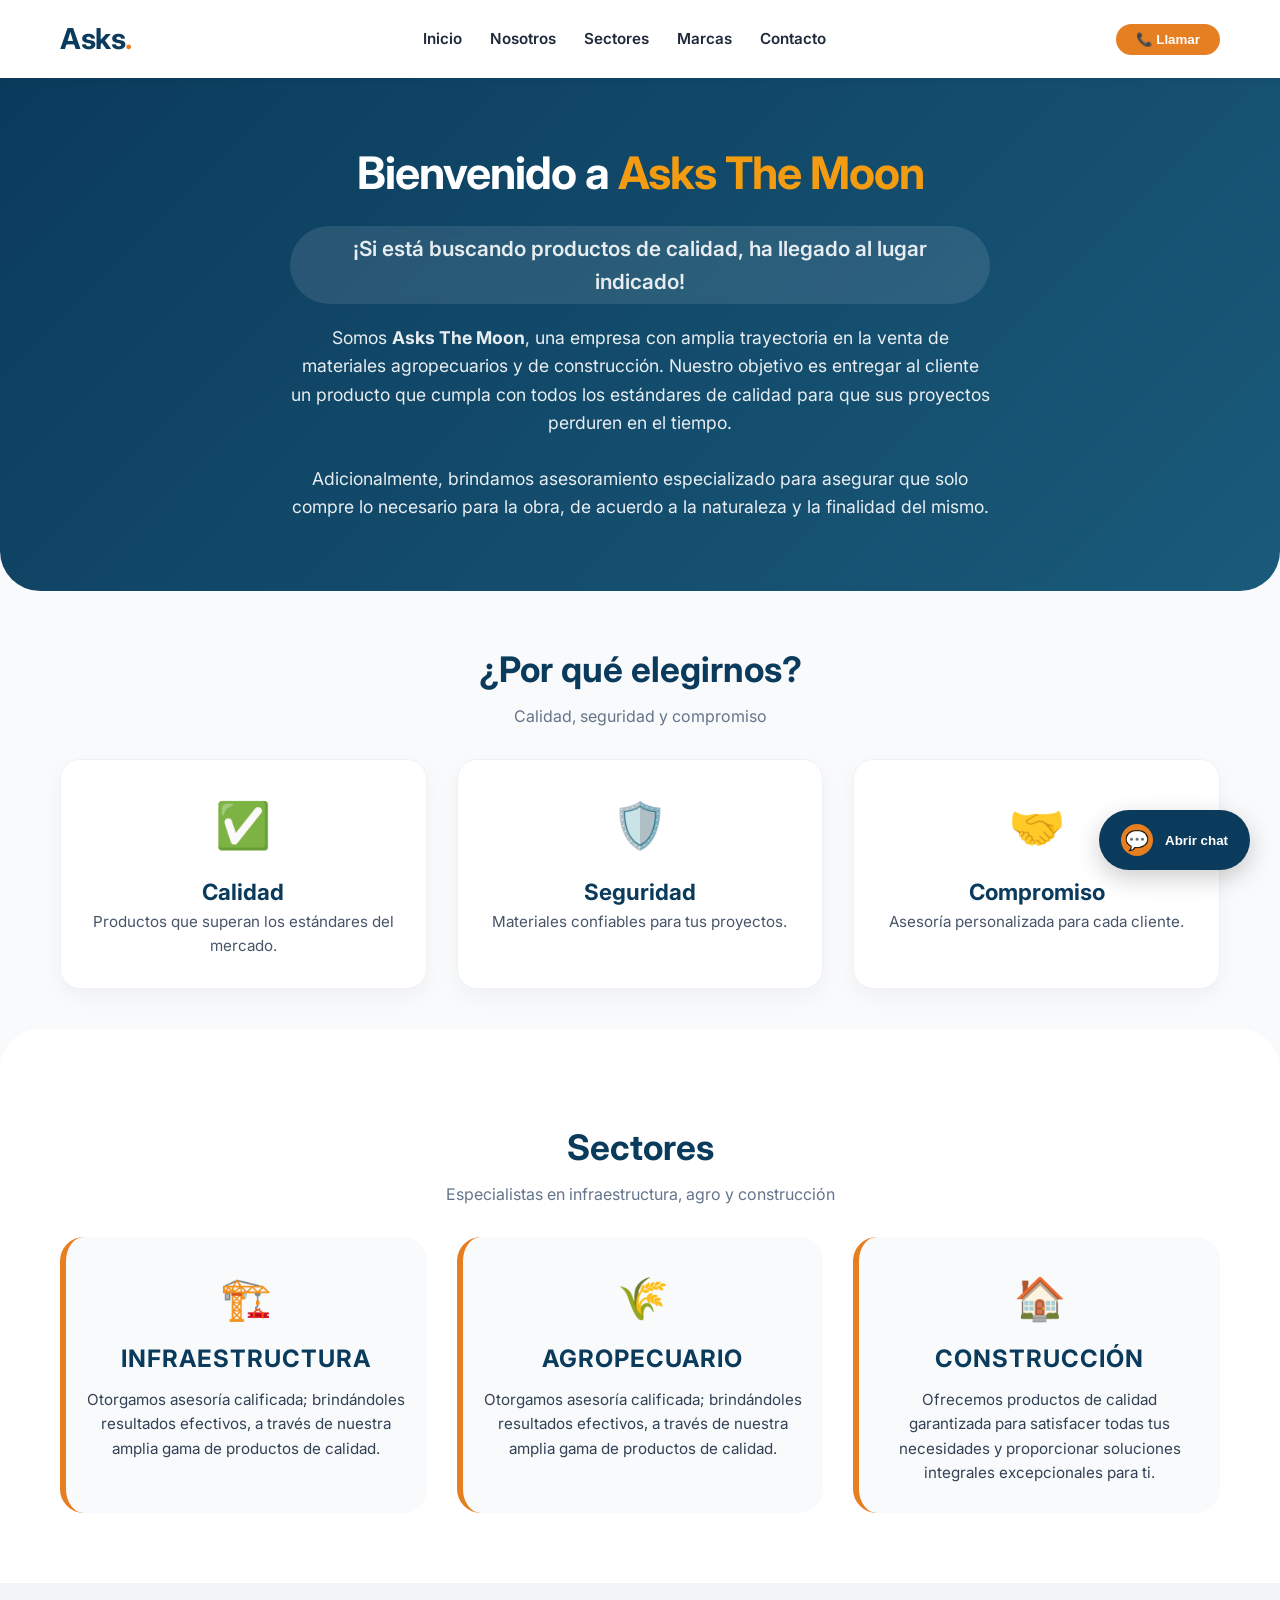
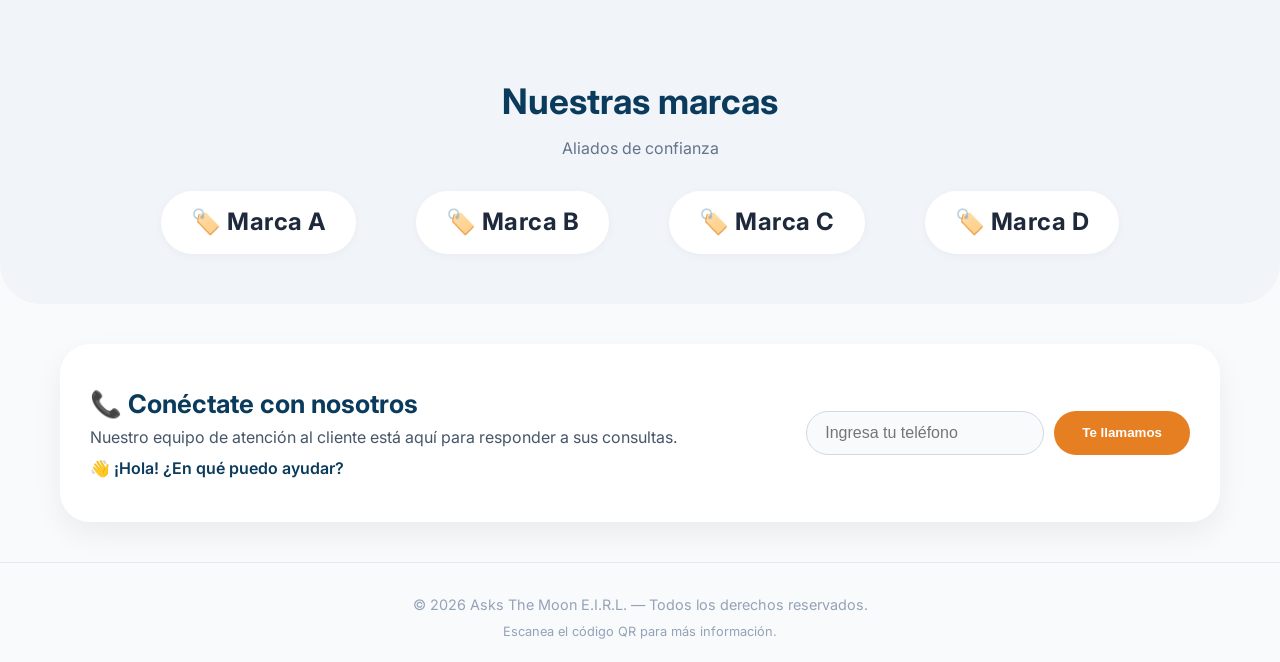
==== index.html @ 424683fd "Add files via upload Web: Inicio de proyecto" ====
<!DOCTYPE html>
<html lang="es">
<head>
    <meta charset="UTF-8" />
    <meta name="viewport" content="width=device-width, initial-scale=1.0" />
    <title>Asks The Moon - Inicio</title>
    <link rel="preconnect" href="https://fonts.googleapis.com" />
    <link rel="preconnect" href="https://fonts.gstatic.com" crossorigin />
    <link href="https://fonts.googleapis.com/css2?family=Inter:opsz,wght@14..32,400;14..32,600;14..32,700&display=swap" rel="stylesheet" />
    <link rel="stylesheet" href="styles.css" />
</head>
<body>

    <!-- Header -->
    <header>
        <div class="container header-content">
            <div class="logo">Asks<span>.</span></div>
            <nav>
                <a href="#">Inicio</a>
                <a href="#">Nosotros</a>
                <a href="#">Sectores</a>
                <a href="#">Marcas</a>
                <a href="#">Contacto</a>
            </nav>
            <button class="btn-contacto">📞 Llamar</button>
        </div>
    </header>

    <!-- Hero -->
    <section class="hero">
        <div class="container">
            <h1>Bienvenido a <span>Asks The Moon</span></h1>
            <p class="tagline">¡Si está buscando productos de calidad, ha llegado al lugar indicado!</p>
            <p>
                Somos <strong>Asks The Moon</strong>, una empresa con amplia trayectoria en la venta de materiales agropecuarios y de construcción. 
                Nuestro objetivo es entregar al cliente un producto que cumpla con todos los estándares de calidad para que sus proyectos perduren en el tiempo.
                <br /><br />
                Adicionalmente, brindamos asesoramiento especializado para asegurar que solo compre lo necesario para la obra, de acuerdo a la naturaleza y la finalidad del mismo.
            </p>
        </div>
    </section>

    <!-- ¿Por qué elegirnos? -->
    <div class="container">
        <div class="section-title">
            <h2>¿Por qué elegirnos? <small>Calidad, seguridad y compromiso</small></h2>
        </div>
        <div class="cards-grid">
            <div class="card">
                <div class="icon">✅</div>
                <h3>Calidad</h3>
                <p>Productos que superan los estándares del mercado.</p>
            </div>
            <div class="card">
                <div class="icon">🛡️</div>
                <h3>Seguridad</h3>
                <p>Materiales confiables para tus proyectos.</p>
            </div>
            <div class="card">
                <div class="icon">🤝</div>
                <h3>Compromiso</h3>
                <p>Asesoría personalizada para cada cliente.</p>
            </div>
        </div>
    </div>

    <!-- Sectores -->
    <section class="sectores">
        <div class="container">
            <div class="section-title">
                <h2>Sectores <small>Especialistas en infraestructura, agro y construcción</small></h2>
            </div>
            <div class="sector-grid">
                <div class="sector-card">
                    <span class="emoji-big">🏗️</span>
                    <h3>Infraestructura</h3>
                    <p>Otorgamos asesoría calificada; brindándoles resultados efectivos, a través de nuestra amplia gama de productos de calidad.</p>
                </div>
                <div class="sector-card">
                    <span class="emoji-big">🌾</span>
                    <h3>Agropecuario</h3>
                    <p>Otorgamos asesoría calificada; brindándoles resultados efectivos, a través de nuestra amplia gama de productos de calidad.</p>
                </div>
                <div class="sector-card">
                    <span class="emoji-big">🏠</span>
                    <h3>Construcción</h3>
                    <p>Ofrecemos productos de calidad garantizada para satisfacer todas tus necesidades y proporcionar soluciones integrales excepcionales para ti.</p>
                </div>
            </div>
        </div>
    </section>

    <!-- Marcas -->
    <section class="marcas">
        <div class="container">
            <div class="section-title">
                <h2>Nuestras marcas <small>Aliados de confianza</small></h2>
            </div>
            <div class="marcas-grid">
                <span class="marca-item">🏷️ Marca A</span>
                <span class="marca-item">🏷️ Marca B</span>
                <span class="marca-item">🏷️ Marca C</span>
                <span class="marca-item">🏷️ Marca D</span>
            </div>
        </div>
    </section>

    <!-- Contacto / Widget -->
    <div class="container">
        <div class="contacto-widget">
            <div>
                <h3>📞 Conéctate con nosotros</h3>
                <p>Nuestro equipo de atención al cliente está aquí para responder a sus consultas.</p>
                <p style="margin-top: 6px; font-weight: 600; color: #0b3b5c;">👋 ¡Hola! ¿En qué puedo ayudar?</p>
            </div>
            <div class="input-group">
                <input type="text" placeholder="Ingresa tu teléfono" />
                <button>Te llamamos</button>
            </div>
        </div>
    </div>

    <!-- Footer -->
    <footer>
        <div class="container">
            <p>&copy; 2026 Asks The Moon E.I.R.L. — Todos los derechos reservados.</p>
            <p style="margin-top: 6px; font-size: 0.8rem;">Escanea el código QR para más información.</p>
        </div>
    </footer>

    <!-- Botón de chat flotante (similar al original) -->
    <button class="chat-flotante" onclick="alert('¡Hola! ¿Cómo podemos ayudarte?')">
        <span class="burbuja">💬</span>
        <span>Abrir chat</span>
    </button>

    <script src="script.js"></script>
</body>
</html>
---- styles.css ----
/* Reset y base */
* {
    margin: 0;
    padding: 0;
    box-sizing: border-box;
}
body {
    font-family: 'Inter', sans-serif;
    background-color: #f9fafb;
    color: #1e293b;
    line-height: 1.6;
}
.container {
    max-width: 1200px;
    margin: 0 auto;
    padding: 0 20px;
}

/* Header / Navegación */
header {
    background: white;
    box-shadow: 0 2px 8px rgba(0,0,0,0.05);
    padding: 16px 0;
    position: sticky;
    top: 0;
    z-index: 10;
}
.header-content {
    display: flex;
    align-items: center;
    justify-content: space-between;
    flex-wrap: wrap;
}
.logo {
    font-size: 1.8rem;
    font-weight: 700;
    color: #0b3b5c;
    letter-spacing: -0.5px;
}
.logo span {
    color: #e67e22;
}
nav {
    display: flex;
    gap: 28px;
    font-weight: 600;
}
nav a {
    text-decoration: none;
    color: #1e293b;
    font-size: 0.95rem;
    transition: color 0.2s;
}
nav a:hover {
    color: #e67e22;
}
.btn-contacto {
    background: #e67e22;
    color: white;
    padding: 8px 20px;
    border-radius: 30px;
    font-weight: 600;
    border: none;
    cursor: pointer;
    transition: background 0.2s;
}
.btn-contacto:hover {
    background: #cf711f;
}

/* Hero / Bienvenida */
.hero {
    background: linear-gradient(135deg, #0b3b5c 0%, #1a5a7a 100%);
    color: white;
    padding: 60px 0 50px;
    margin-top: 0;
    text-align: center;
    border-radius: 0 0 40px 40px;
}
.hero h1 {
    font-size: 2.8rem;
    font-weight: 700;
    letter-spacing: -1px;
    margin-bottom: 16px;
}
.hero h1 span {
    color: #f39c12;
}
.hero p {
    max-width: 700px;
    margin: 0 auto 20px;
    font-size: 1.1rem;
    opacity: 0.9;
}
.hero .tagline {
    font-size: 1.3rem;
    font-weight: 600;
    background: rgba(255,255,255,0.12);
    display: inline-block;
    padding: 6px 24px;
    border-radius: 40px;
    backdrop-filter: blur(4px);
}

/* Sección "¿Por qué elegirnos?" */
.section-title {
    text-align: center;
    margin: 50px 0 30px;
}
.section-title h2 {
    font-size: 2.2rem;
    font-weight: 700;
    color: #0b3b5c;
}
.section-title h2 small {
    display: block;
    font-size: 1rem;
    font-weight: 400;
    color: #64748b;
    margin-top: 6px;
}
.cards-grid {
    display: grid;
    grid-template-columns: repeat(auto-fit, minmax(200px, 1fr));
    gap: 30px;
    margin: 20px 0 40px;
}
.card {
    background: white;
    padding: 30px 20px;
    border-radius: 20px;
    box-shadow: 0 8px 20px rgba(0,0,0,0.04);
    text-align: center;
    transition: transform 0.2s;
    border: 1px solid #eef2f6;
}
.card:hover {
    transform: translateY(-6px);
}
.card .icon {
    font-size: 2.8rem;
    margin-bottom: 12px;
}
.card h3 {
    font-size: 1.4rem;
    color: #0b3b5c;
}
.card p {
    color: #475569;
    font-size: 0.95rem;
}

/* Sectores */
.sectores {
    background: white;
    padding: 40px 0;
    border-radius: 40px 40px 0 0;
    margin-top: 30px;
}
.sector-grid {
    display: grid;
    grid-template-columns: repeat(auto-fit, minmax(250px, 1fr));
    gap: 30px;
    margin: 30px 0;
}
.sector-card {
    background: #f8fafc;
    padding: 28px 20px;
    border-radius: 24px;
    border-left: 6px solid #e67e22;
    text-align: center;
}
.sector-card h3 {
    font-size: 1.5rem;
    color: #0b3b5c;
    margin-bottom: 10px;
    text-transform: uppercase;
    letter-spacing: 1px;
}
.sector-card p {
    color: #334155;
    font-size: 0.95rem;
}
.sector-card .emoji-big {
    font-size: 2.6rem;
    display: block;
    margin-bottom: 8px;
}

/* Marcas */
.marcas {
    background: #f1f5f9;
    padding: 40px 0;
    border-radius: 0 0 40px 40px;
    margin-bottom: 20px;
}
.marcas-grid {
    display: flex;
    flex-wrap: wrap;
    justify-content: center;
    gap: 40px 60px;
    margin: 30px 0 10px;
}
.marca-item {
    font-weight: 700;
    font-size: 1.5rem;
    color: #1e293b;
    background: white;
    padding: 12px 30px;
    border-radius: 60px;
    box-shadow: 0 2px 10px rgba(0,0,0,0.04);
    letter-spacing: 0.5px;
}

/* Contacto / Widget */
.contacto-widget {
    background: white;
    padding: 40px 30px;
    border-radius: 30px;
    box-shadow: 0 12px 30px rgba(0,0,0,0.06);
    margin: 40px 0;
    display: flex;
    flex-wrap: wrap;
    gap: 30px;
    justify-content: space-between;
    align-items: center;
}
.contacto-widget h3 {
    font-size: 1.6rem;
    color: #0b3b5c;
}
.contacto-widget p {
    color: #475569;
}
.input-group {
    display: flex;
    flex-wrap: wrap;
    gap: 10px;
}
.input-group input {
    padding: 12px 18px;
    border-radius: 40px;
    border: 1px solid #d1d9e6;
    font-size: 1rem;
    min-width: 220px;
    background: #f8fafc;
}
.input-group button {
    background: #e67e22;
    border: none;
    padding: 12px 28px;
    border-radius: 40px;
    color: white;
    font-weight: 600;
    cursor: pointer;
    transition: 0.2s;
}
.input-group button:hover {
    background: #cf711f;
}

/* Chat flotante (estático) */
.chat-flotante {
    position: fixed;
    bottom: 30px;
    right: 30px;
    background: #0b3b5c;
    color: white;
    padding: 14px 22px;
    border-radius: 60px;
    box-shadow: 0 8px 24px rgba(0,0,0,0.2);
    display: flex;
    align-items: center;
    gap: 12px;
    font-weight: 600;
    cursor: pointer;
    transition: 0.2s;
    z-index: 20;
    border: none;
}
.chat-flotante:hover {
    background: #1a5a7a;
    transform: scale(1.02);
}
.chat-flotante .burbuja {
    background: #e67e22;
    border-radius: 50%;
    width: 32px;
    height: 32px;
    display: flex;
    align-items: center;
    justify-content: center;
    font-size: 1.2rem;
}

/* Footer */
footer {
    text-align: center;
    padding: 30px 0 20px;
    color: #94a3b8;
    font-size: 0.9rem;
    border-top: 1px solid #e2e8f0;
    margin-top: 20px;
}

/* Responsive */
@media (max-width: 768px) {
    .header-content {
        flex-direction: column;
        gap: 16px;
    }
    nav {
        flex-wrap: wrap;
        justify-content: center;
        gap: 16px;
    }
    .hero h1 {
        font-size: 2rem;
    }
    .contacto-widget {
        flex-direction: column;
        text-align: center;
    }
    .input-group {
        justify-content: center;
    }
    .chat-flotante {
        bottom: 16px;
        right: 16px;
        padding: 10px 16px;
        font-size: 0.9rem;
    }
}
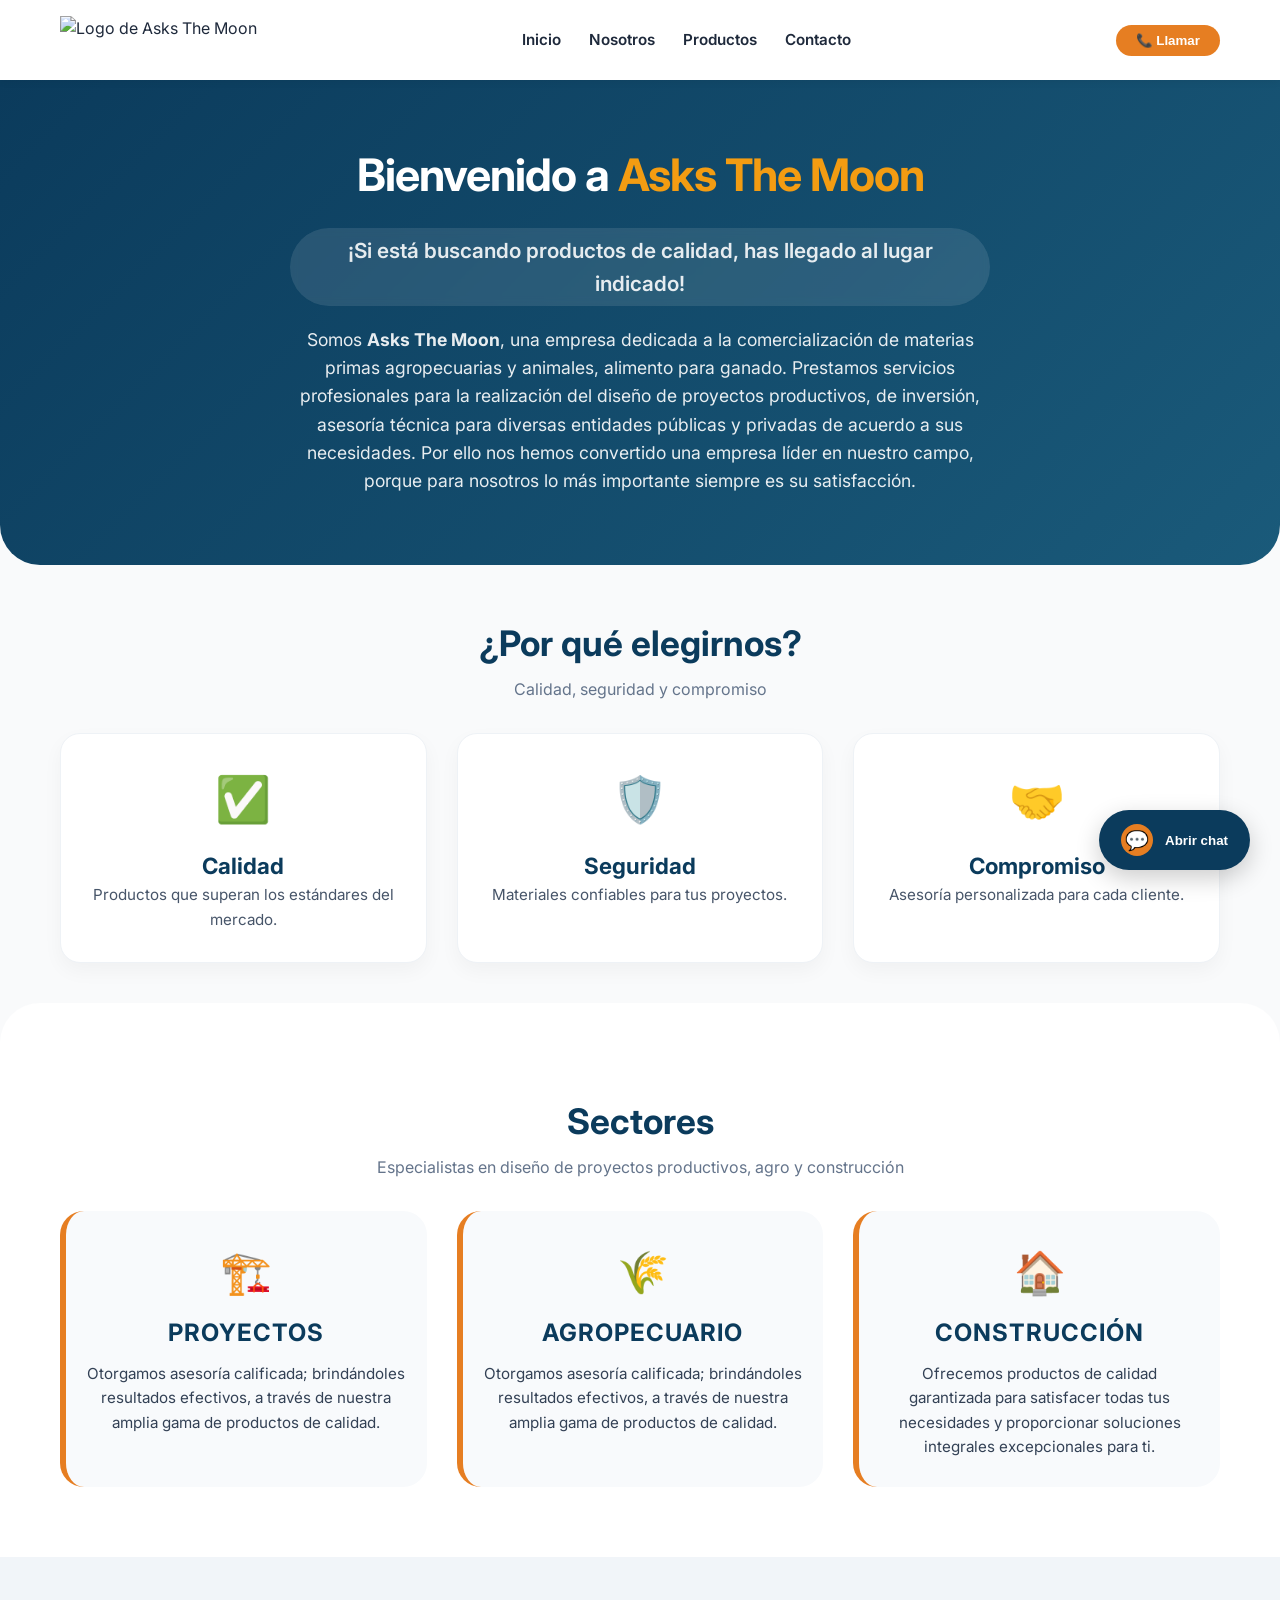
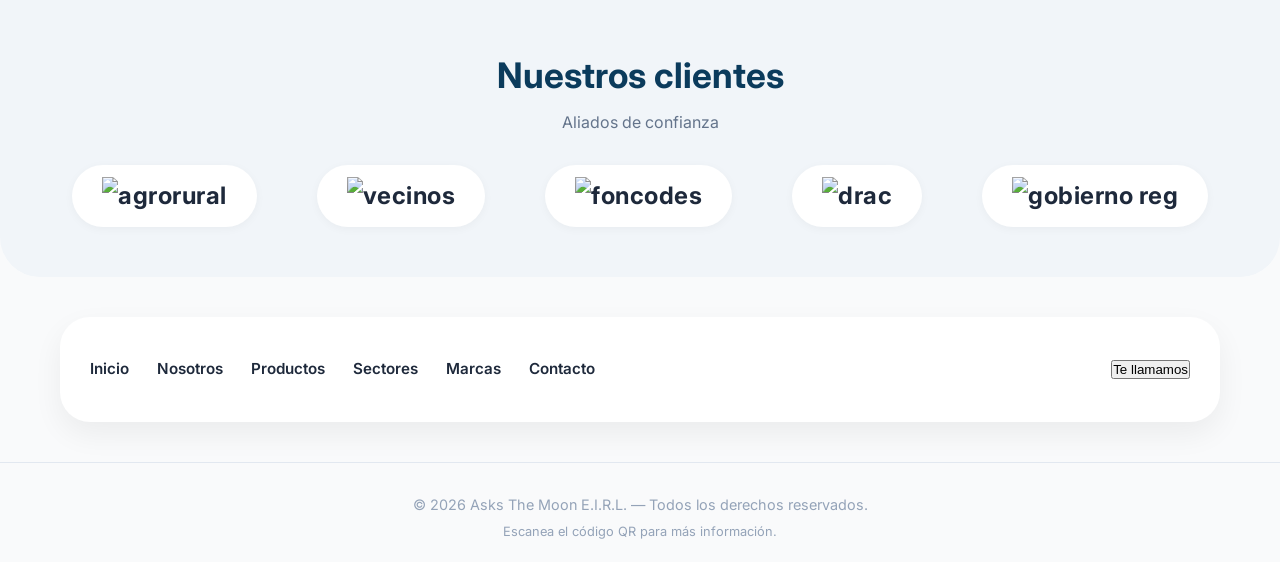
==== commit bba0f99d: "Add files via upload" ====
--- a/index.html
+++ b/index.html
@@ -14,13 +14,14 @@
     <!-- Header -->
     <header>
         <div class="container header-content">
-            <div class="logo">Asks<span>.</span></div>
+            <div class="logo">
+                <img src="Images/Logo AsksTheMoon.webp" alt="Logo de Asks The Moon" />
+            </div>
             <nav>
-                <a href="#">Inicio</a>
-                <a href="#">Nosotros</a>
-                <a href="#">Sectores</a>
-                <a href="#">Marcas</a>
-                <a href="#">Contacto</a>
+                <a href="index.html">Inicio</a>
+                <a href="nosotros.html">Nosotros</a>                
+                <a href="productos.html">Productos</a>
+                <a href="contacto.html">Contacto</a>
             </nav>
             <button class="btn-contacto">📞 Llamar</button>
         </div>
@@ -30,12 +31,15 @@
     <section class="hero">
         <div class="container">
             <h1>Bienvenido a <span>Asks The Moon</span></h1>
-            <p class="tagline">¡Si está buscando productos de calidad, ha llegado al lugar indicado!</p>
+            <p class="tagline">¡Si está buscando productos de calidad, has llegado al lugar indicado!</p>
             <p>
-                Somos <strong>Asks The Moon</strong>, una empresa con amplia trayectoria en la venta de materiales agropecuarios y de construcción. 
-                Nuestro objetivo es entregar al cliente un producto que cumpla con todos los estándares de calidad para que sus proyectos perduren en el tiempo.
-                <br /><br />
-                Adicionalmente, brindamos asesoramiento especializado para asegurar que solo compre lo necesario para la obra, de acuerdo a la naturaleza y la finalidad del mismo.
+                Somos <strong>Asks The Moon</strong>, una empresa dedicada a la comercialización de materias 
+                primas agropecuarias y animales, alimento para ganado. Prestamos servicios 
+                profesionales para la realización del diseño de proyectos productivos, de 
+                inversión, asesoría técnica para diversas entidades públicas y privadas de 
+                acuerdo a sus necesidades. Por ello nos hemos convertido una empresa líder 
+                en nuestro campo, porque para nosotros lo más importante siempre es su 
+                satisfacción.
             </p>
         </div>
     </section>
@@ -68,12 +72,12 @@
     <section class="sectores">
         <div class="container">
             <div class="section-title">
-                <h2>Sectores <small>Especialistas en infraestructura, agro y construcción</small></h2>
+                <h2>Sectores <small>Especialistas en diseño de proyectos productivos, agro y construcción</small></h2>
             </div>
             <div class="sector-grid">
                 <div class="sector-card">
                     <span class="emoji-big">🏗️</span>
-                    <h3>Infraestructura</h3>
+                    <h3>Proyectos</h3>
                     <p>Otorgamos asesoría calificada; brindándoles resultados efectivos, a través de nuestra amplia gama de productos de calidad.</p>
                 </div>
                 <div class="sector-card">
@@ -94,27 +98,31 @@
     <section class="marcas">
         <div class="container">
             <div class="section-title">
-                <h2>Nuestras marcas <small>Aliados de confianza</small></h2>
+                <h2>Nuestros clientes <small>Aliados de confianza</small></h2>
             </div>
             <div class="marcas-grid">
-                <span class="marca-item">🏷️ Marca A</span>
-                <span class="marca-item">🏷️ Marca B</span>
-                <span class="marca-item">🏷️ Marca C</span>
-                <span class="marca-item">🏷️ Marca D</span>
+                <span class="marca-item"> <img src="Images/agro rural.png" alt="agrorural" width="233px" height="173px"></span>
+                <span class="marca-item"> <img src="Images/VecinosPer.webp" alt="vecinos" width="233px" height="173px"></span>
+                <span class="marca-item"> <img src="Images/foncodes.png" alt="foncodes" width="233px" height="173"></span>
+                <span class="marca-item"> <img src="Images/drac.jpeg" alt="drac" width="233px" height="173"></span>
+                <span class="marca-item"> <img src="Images/goierno regional Hvca.png" alt="gobierno reg" width="233" height="173"></span>
+                
             </div>
+                        
         </div>
     </section>
 
     <!-- Contacto / Widget -->
     <div class="container">
         <div class="contacto-widget">
-            <div>
-                <h3>📞 Conéctate con nosotros</h3>
-                <p>Nuestro equipo de atención al cliente está aquí para responder a sus consultas.</p>
-                <p style="margin-top: 6px; font-weight: 600; color: #0b3b5c;">👋 ¡Hola! ¿En qué puedo ayudar?</p>
-            </div>
-            <div class="input-group">
-                <input type="text" placeholder="Ingresa tu teléfono" />
+            <nav>
+                <a href="index.html">Inicio</a>
+                <a href="nosotros.html">Nosotros</a>
+                <a href="products.html">Productos</a>
+                <a href="#">Sectores</a>
+                <a href="#">Marcas</a>
+                <a href="#">Contacto</a>
+            </nav>
                 <button>Te llamamos</button>
             </div>
         </div>
--- a/styles.css
+++ b/styles.css
@@ -32,10 +32,13 @@
     flex-wrap: wrap;
 }
 .logo {
-    font-size: 1.8rem;
-    font-weight: 700;
-    color: #0b3b5c;
-    letter-spacing: -0.5px;
+    display: flex;
+    align-items: center;
+}
+.logo img {
+    height: 48px;
+    width: auto;
+    display: block;
 }
 .logo span {
     color: #e67e22;
@@ -150,6 +153,47 @@
     font-size: 0.95rem;
 }
 
+/* Nosotros */
+.nosotros {
+    padding: 40px 0;
+}
+.nosotros-grid {
+    display: grid;
+    grid-template-columns: repeat(auto-fit, minmax(280px, 1fr));
+    gap: 30px;
+    margin: 20px 0 40px;
+}
+.nosotros-card {
+    padding: 36px 30px;
+    border-radius: 28px;
+    color: white;
+    min-height: 320px;
+    display: flex;
+    flex-direction: column;
+    gap: 18px;
+    box-shadow: 0 18px 40px rgba(0, 0, 0, 0.08);
+}
+.nosotros-card.azul {
+    background: #1e3a72;
+}
+.nosotros-card.verde {
+    background: #9bb72c;
+}
+.nosotros-icon {
+    font-size: 2.8rem;
+}
+.nosotros-card h3 {
+    font-size: 1.8rem;
+    margin-bottom: 0;
+    letter-spacing: 0.8px;
+    text-transform: uppercase;
+}
+.nosotros-card p {
+    font-size: 1rem;
+    line-height: 1.75;
+    color: rgba(255, 255, 255, 0.95);
+}
+
 /* Sectores */
 .sectores {
     background: white;
@@ -210,6 +254,45 @@
     border-radius: 60px;
     box-shadow: 0 2px 10px rgba(0,0,0,0.04);
     letter-spacing: 0.5px;
+}
+
+/* Banda de marcas (strip) */
+.brand-strip {
+    background: #2b2f3a;
+    color: #e6e9ef;
+    padding: 18px 0;
+    margin-top: 22px;
+}
+.brand-strip-inner {
+    display: flex;
+    align-items: center;
+    justify-content: space-between;
+    gap: 20px;
+    padding: 6px 0;
+}
+.brand-text {
+    margin: 0;
+    font-size: 1rem;
+    color: #e6e9ef;
+}
+.brand-text a {
+    color: #a8b3ff;
+    text-decoration: underline;
+}
+.brand-logos {
+    display: flex;
+    gap: 30px;
+    align-items: center;
+}
+.logo-item {
+    font-weight: 700;
+    color: rgba(255,255,255,0.9);
+    opacity: 0.95;
+}
+
+@media (max-width: 800px) {
+    .brand-strip-inner { flex-direction: column; text-align: center; }
+    .brand-logos { justify-content: center; }
 }
 
 /* Contacto / Widget */
@@ -254,6 +337,45 @@
     font-weight: 600;
     cursor: pointer;
     transition: 0.2s;
+}
+
+/* Productos */
+.products-grid {
+    display: grid;
+    grid-template-columns: repeat(auto-fit, minmax(220px, 1fr));
+    gap: 24px;
+    margin: 20px 0 60px;
+}
+.product-card {
+    background: white;
+    padding: 26px 20px;
+    border-radius: 18px;
+    box-shadow: 0 10px 28px rgba(2,6,23,0.06);
+    text-align: left;
+    min-height: 220px;
+    display: flex;
+    flex-direction: column;
+    gap: 12px;
+}
+.product-media {
+    font-size: 2.2rem;
+}
+.product-card h3 {
+    font-size: 1.15rem;
+    color: #0b3b5c;
+}
+.product-card p {
+    color: #475569;
+    font-size: 0.95rem;
+    margin-top: 6px;
+}
+
+.product-img {
+    width: 100%;
+    height: 140px;
+    object-fit: cover;
+    border-radius: 12px;
+    display: block;
 }
 .input-group button:hover {
     background: #cf711f;
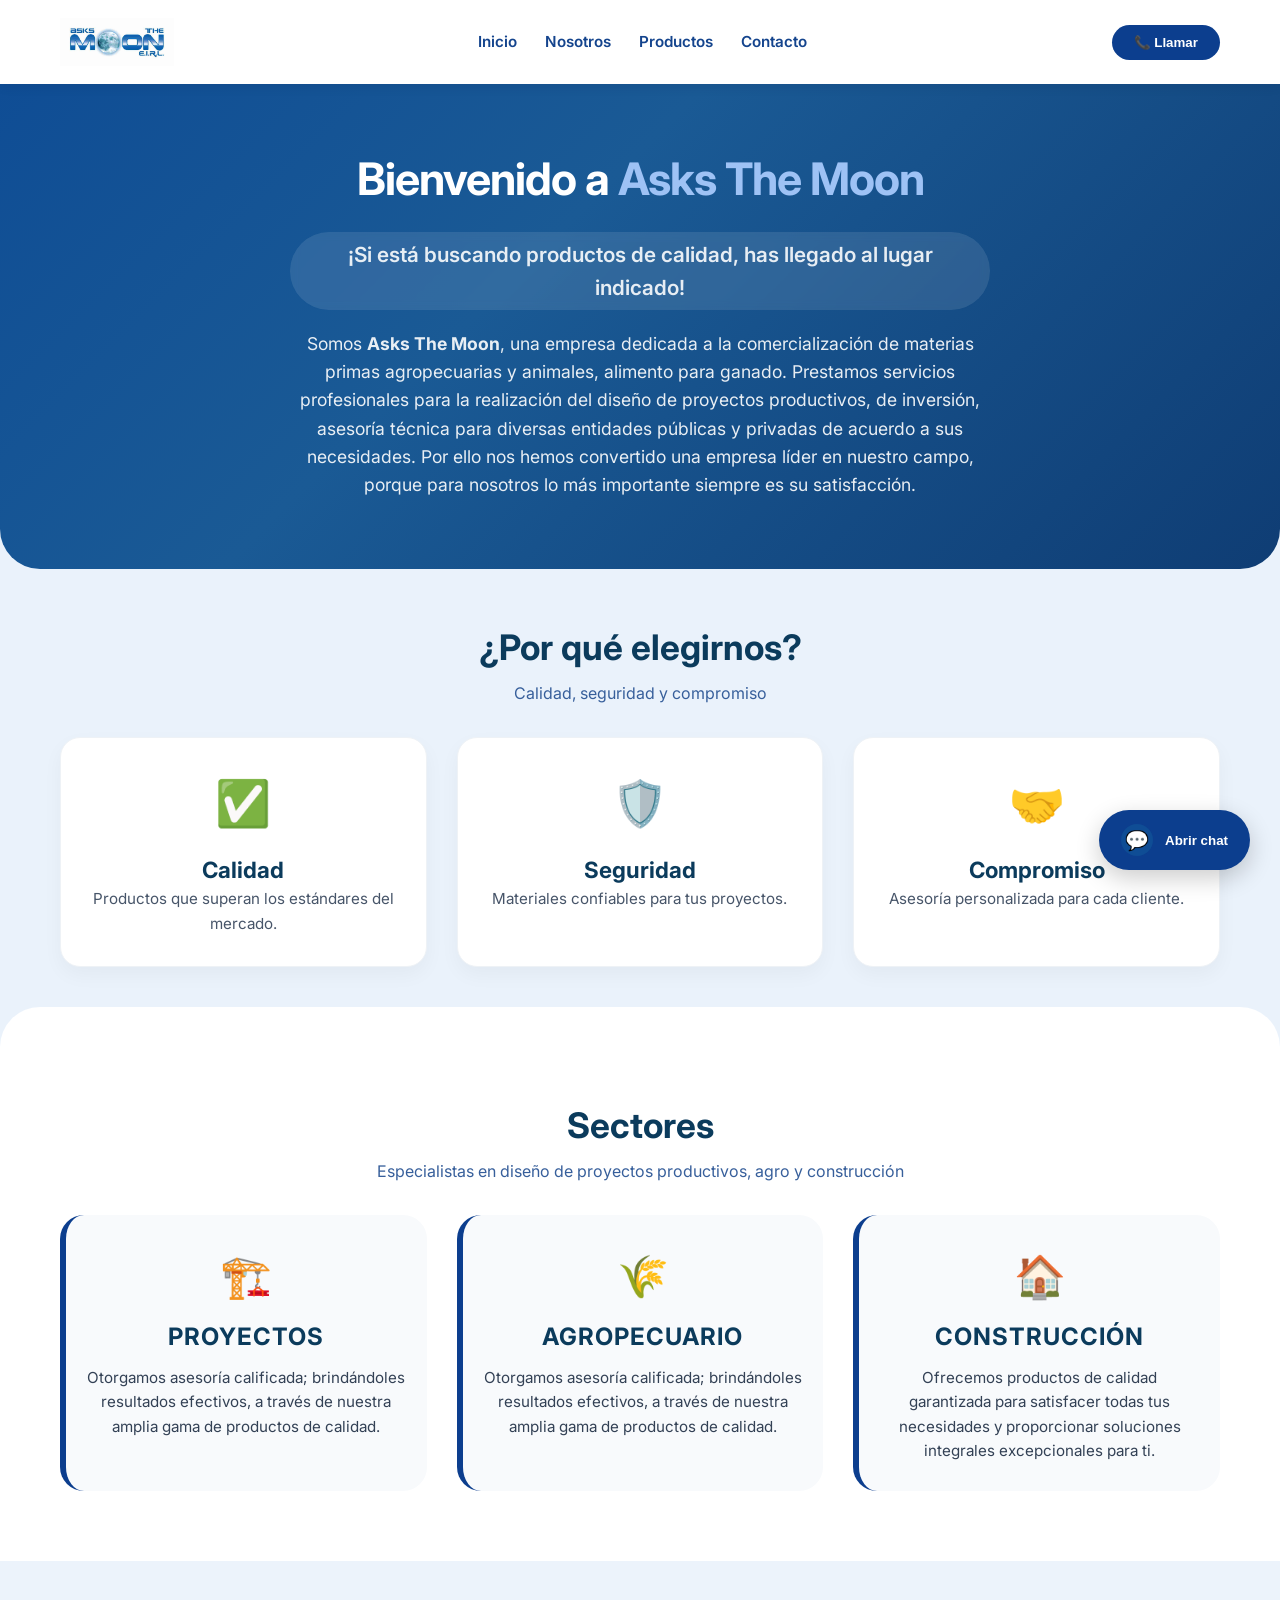
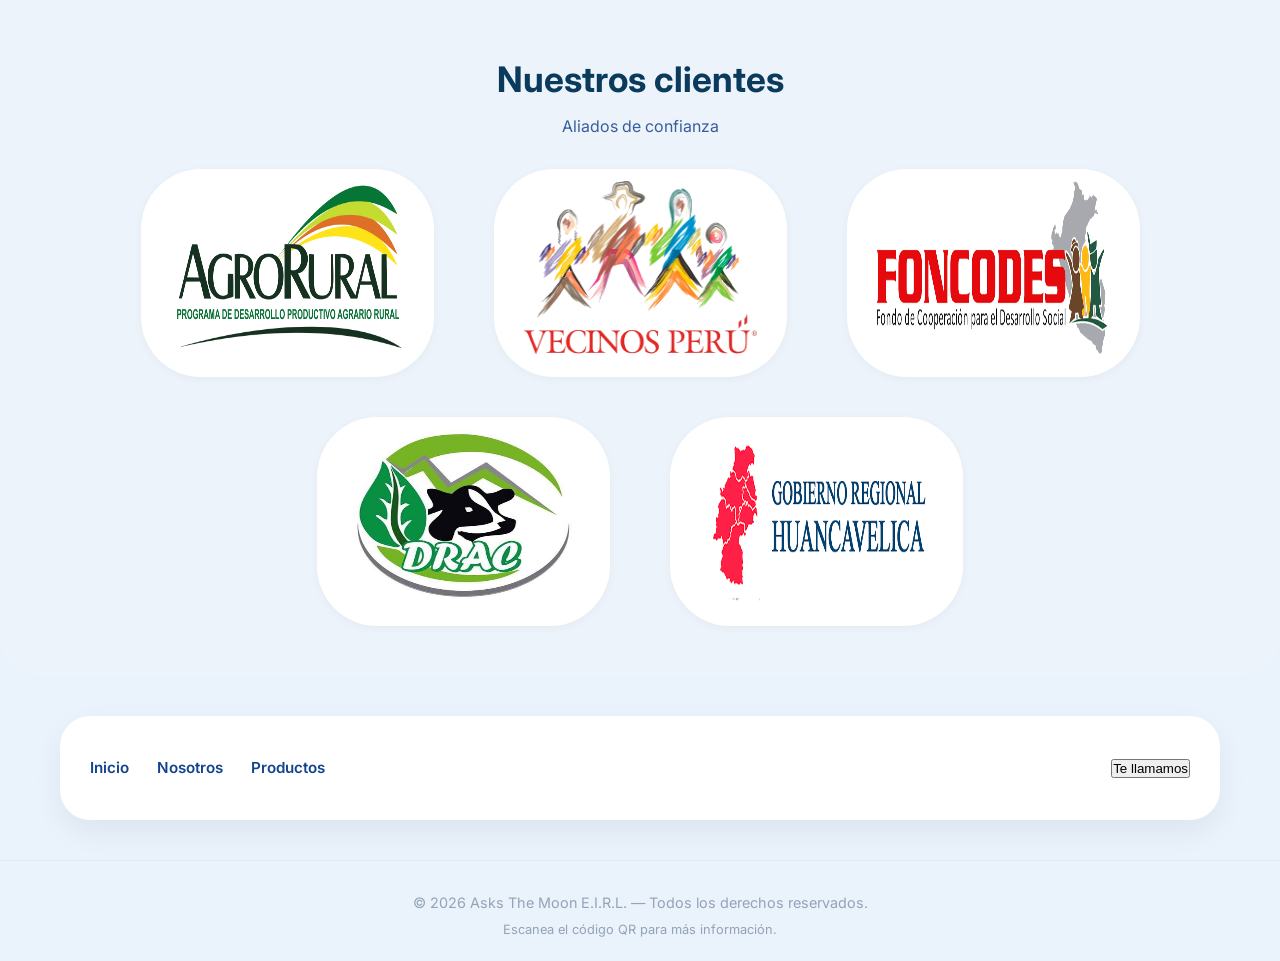
==== commit 1fd835bc: "Add files via upload Fix: modificación de paleta de colores" ====
--- a/index.html
+++ b/index.html
@@ -112,6 +112,7 @@
         </div>
     </section>
 
+    <!-- Footer 
     <!-- Contacto / Widget -->
     <div class="container">
         <div class="contacto-widget">
@@ -119,9 +120,7 @@
                 <a href="index.html">Inicio</a>
                 <a href="nosotros.html">Nosotros</a>
                 <a href="products.html">Productos</a>
-                <a href="#">Sectores</a>
-                <a href="#">Marcas</a>
-                <a href="#">Contacto</a>
+                
             </nav>
                 <button>Te llamamos</button>
             </div>
--- a/styles.css
+++ b/styles.css
@@ -6,8 +6,8 @@
 }
 body {
     font-family: 'Inter', sans-serif;
-    background-color: #f9fafb;
-    color: #1e293b;
+    background-color: #eaf2fb;
+    color: #122a5a;
     line-height: 1.6;
 }
 .container {
@@ -18,9 +18,9 @@
 
 /* Header / Navegación */
 header {
-    background: white;
-    box-shadow: 0 2px 8px rgba(0,0,0,0.05);
-    padding: 16px 0;
+    background: #ffffff;
+    box-shadow: 0 2px 10px rgba(17, 35, 77, 0.12);
+    padding: 18px 0;
     position: sticky;
     top: 0;
     z-index: 10;
@@ -41,7 +41,7 @@
     display: block;
 }
 .logo span {
-    color: #e67e22;
+    color: #0c3e8e;
 }
 nav {
     display: flex;
@@ -50,30 +50,30 @@
 }
 nav a {
     text-decoration: none;
-    color: #1e293b;
+    color: #14448d;
     font-size: 0.95rem;
     transition: color 0.2s;
 }
 nav a:hover {
-    color: #e67e22;
+    color: #0c2c65;
 }
 .btn-contacto {
-    background: #e67e22;
+    background: #0c3e8e;
     color: white;
-    padding: 8px 20px;
+    padding: 10px 22px;
     border-radius: 30px;
-    font-weight: 600;
+    font-weight: 700;
     border: none;
     cursor: pointer;
     transition: background 0.2s;
 }
 .btn-contacto:hover {
-    background: #cf711f;
+    background: #0a2f6d;
 }
 
 /* Hero / Bienvenida */
 .hero {
-    background: linear-gradient(135deg, #0b3b5c 0%, #1a5a7a 100%);
+    background: linear-gradient(135deg, #0f4d95 0%, #1a5a95 40%, #0f3d74 100%);
     color: white;
     padding: 60px 0 50px;
     margin-top: 0;
@@ -87,7 +87,7 @@
     margin-bottom: 16px;
 }
 .hero h1 span {
-    color: #f39c12;
+    color: #9ec2f5;
 }
 .hero p {
     max-width: 700px;
@@ -119,7 +119,7 @@
     display: block;
     font-size: 1rem;
     font-weight: 400;
-    color: #64748b;
+    color: #375f9b;
     margin-top: 6px;
 }
 .cards-grid {
@@ -211,7 +211,7 @@
     background: #f8fafc;
     padding: 28px 20px;
     border-radius: 24px;
-    border-left: 6px solid #e67e22;
+    border-left: 6px solid #0c3e8e;
     text-align: center;
 }
 .sector-card h3 {
@@ -233,7 +233,7 @@
 
 /* Marcas */
 .marcas {
-    background: #f1f5f9;
+    background: #ecf3fb;
     padding: 40px 0;
     border-radius: 0 0 40px 40px;
     margin-bottom: 20px;
@@ -329,7 +329,7 @@
     background: #f8fafc;
 }
 .input-group button {
-    background: #e67e22;
+    background: #0c3e8e;
     border: none;
     padding: 12px 28px;
     border-radius: 40px;
@@ -378,7 +378,7 @@
     display: block;
 }
 .input-group button:hover {
-    background: #cf711f;
+    background: #0a2f6d;
 }
 
 /* Chat flotante (estático) */
@@ -386,7 +386,7 @@
     position: fixed;
     bottom: 30px;
     right: 30px;
-    background: #0b3b5c;
+    background: #0c3e8e;
     color: white;
     padding: 14px 22px;
     border-radius: 60px;
@@ -405,7 +405,7 @@
     transform: scale(1.02);
 }
 .chat-flotante .burbuja {
-    background: #e67e22;
+    background: #0f4d95;
     border-radius: 50%;
     width: 32px;
     height: 32px;
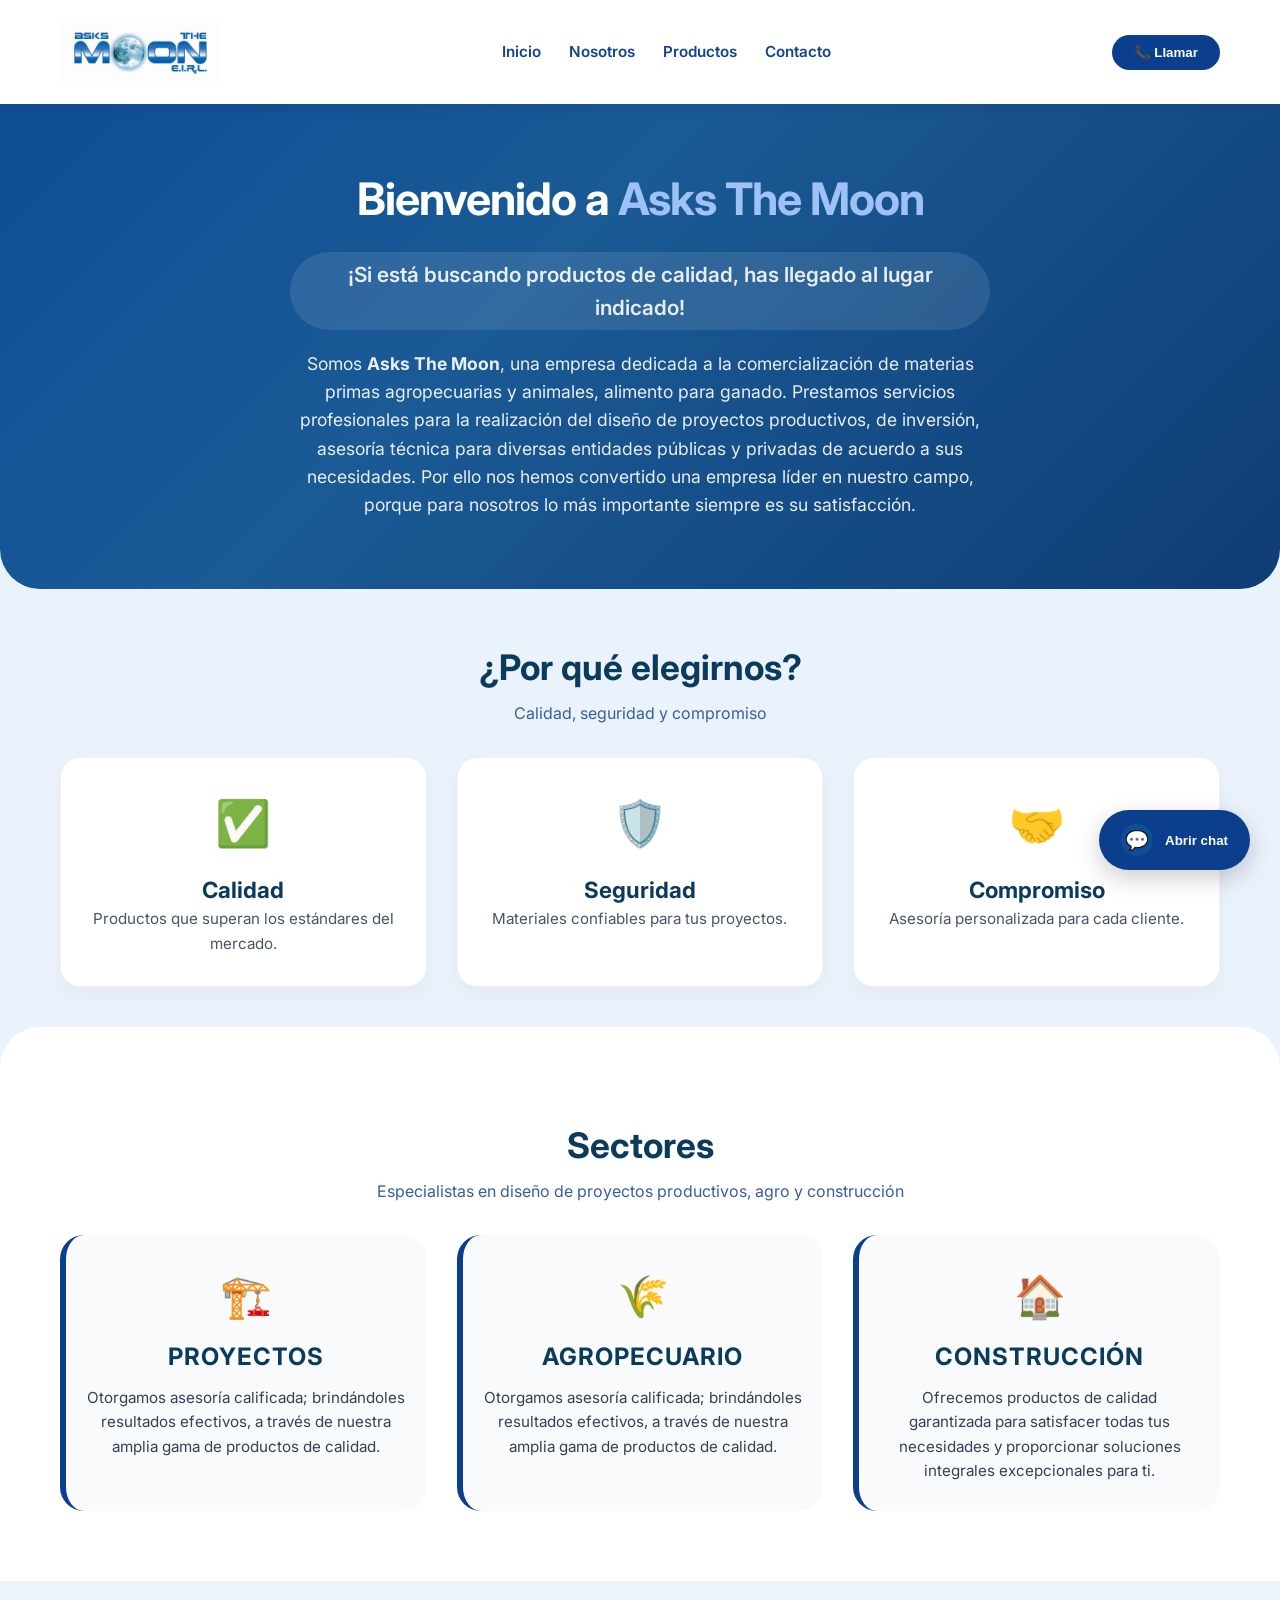
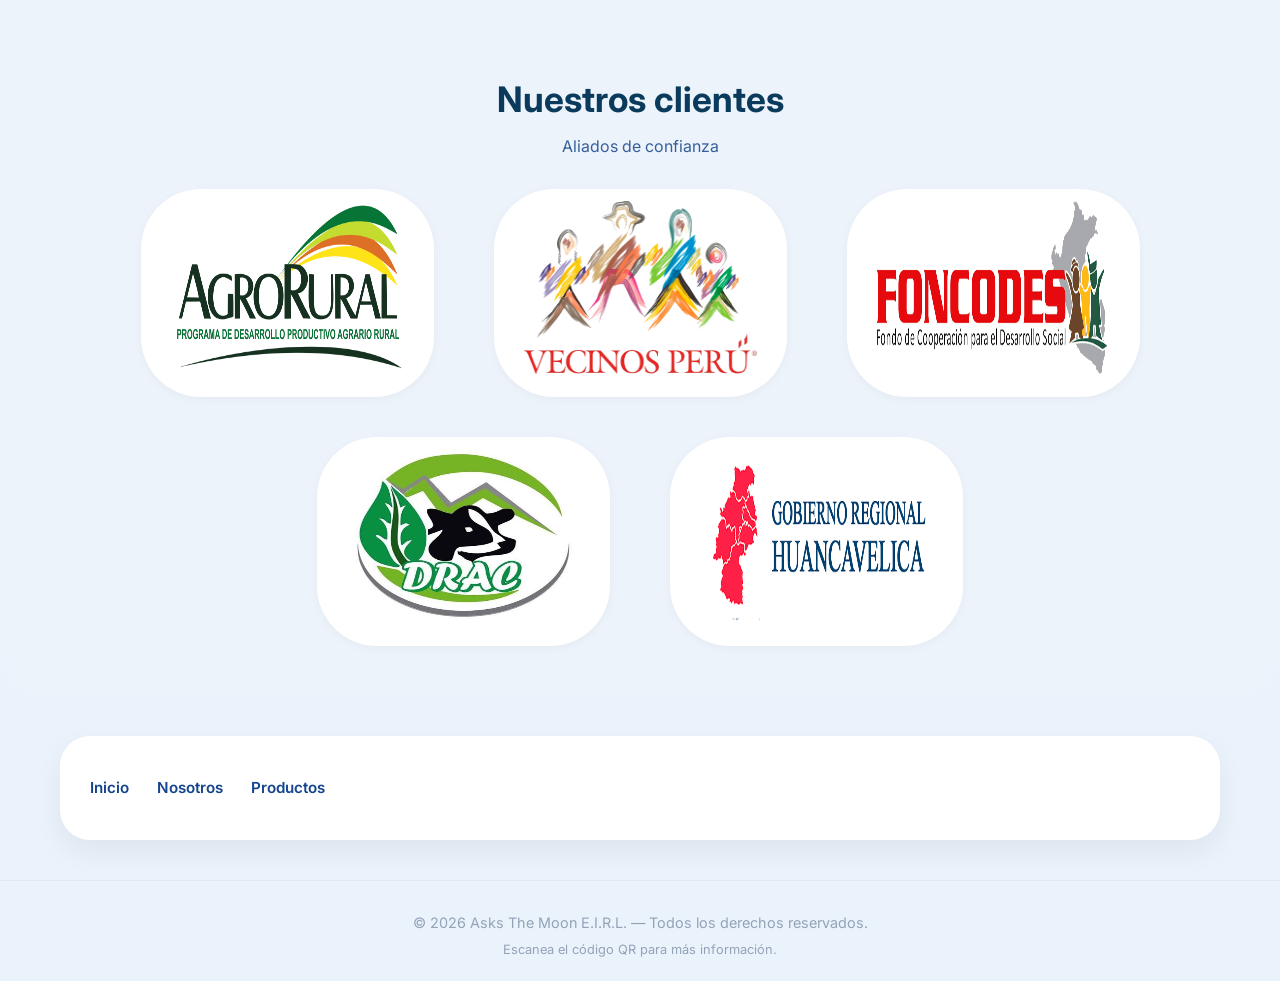
==== commit 3c62d0bb: "fix: correccion de observaciones" ====
--- a/index.html
+++ b/index.html
@@ -122,7 +122,7 @@
                 <a href="products.html">Productos</a>
                 
             </nav>
-                <button>Te llamamos</button>
+                <!-- <button>Te llamamos</button> -->
             </div>
         </div>
     </div>
--- a/styles.css
+++ b/styles.css
@@ -36,7 +36,7 @@
     align-items: center;
 }
 .logo img {
-    height: 48px;
+    height: 68px;
     width: auto;
     display: block;
 }
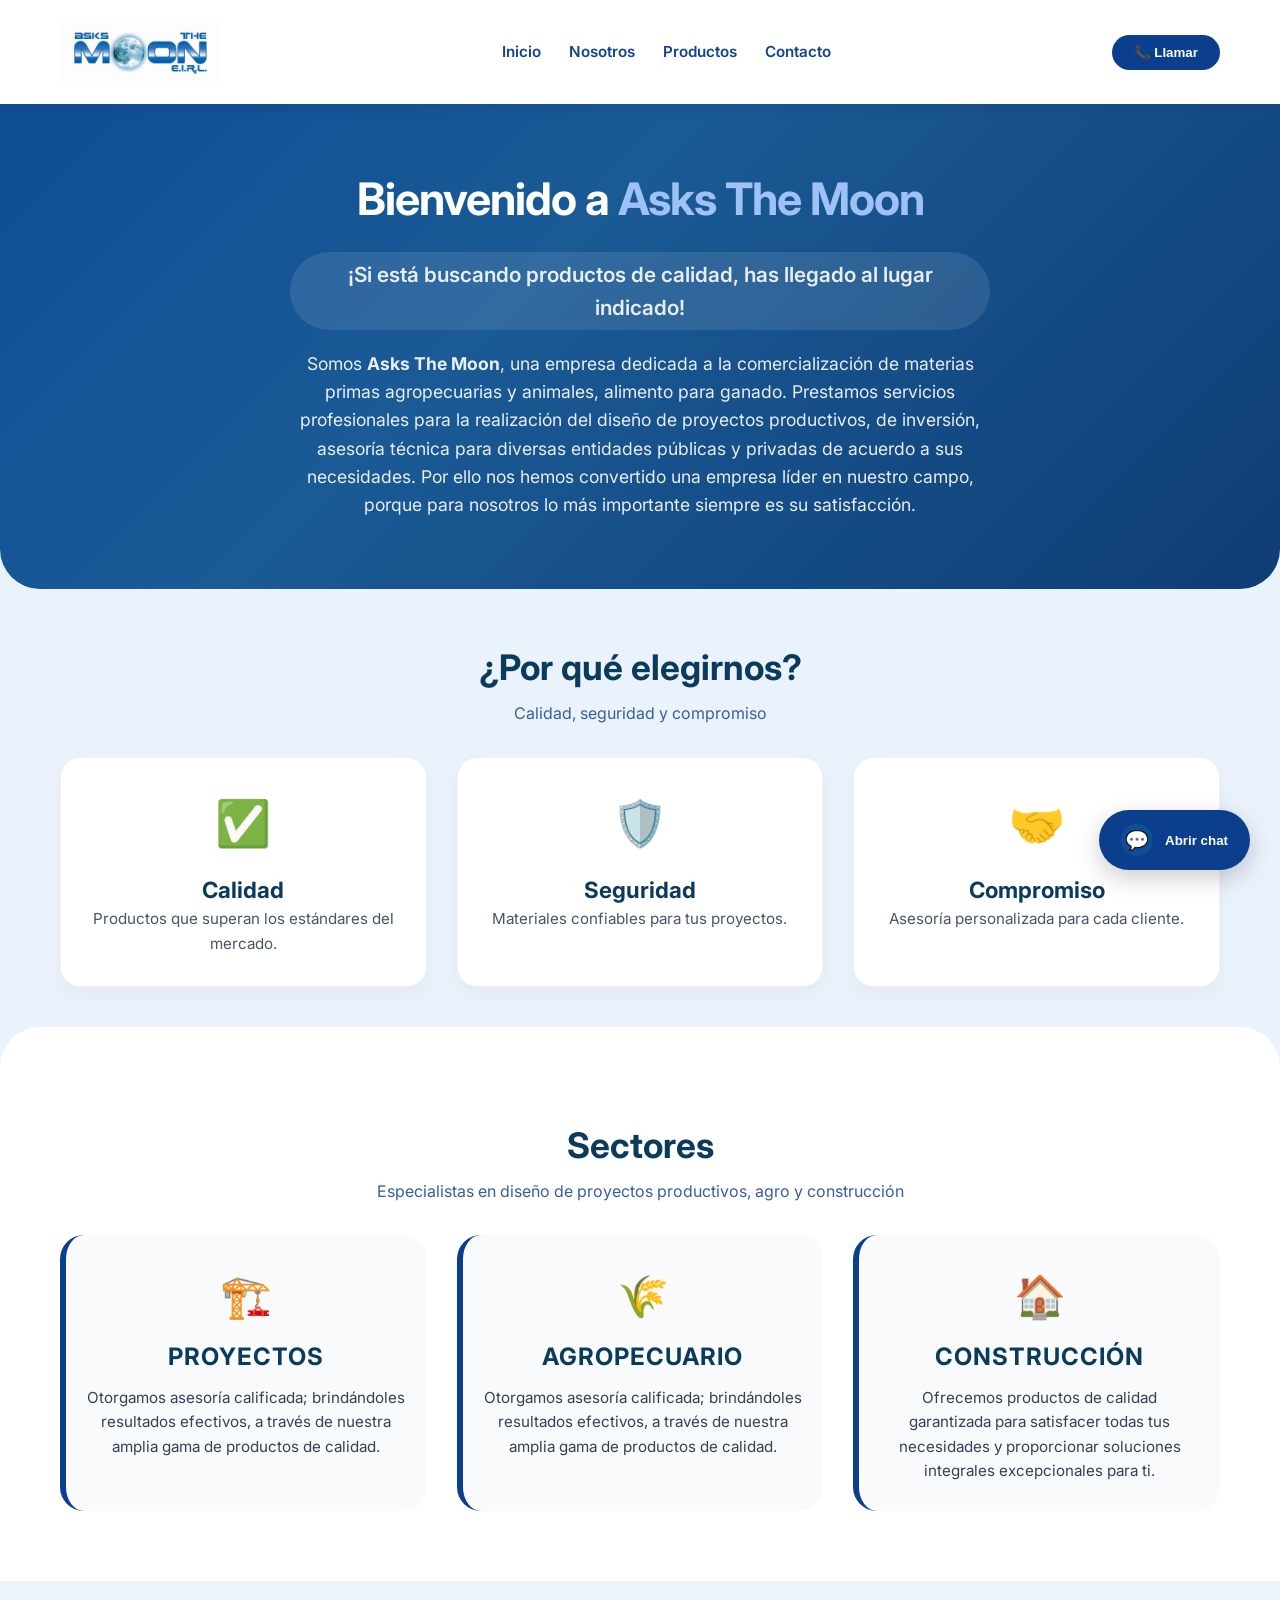
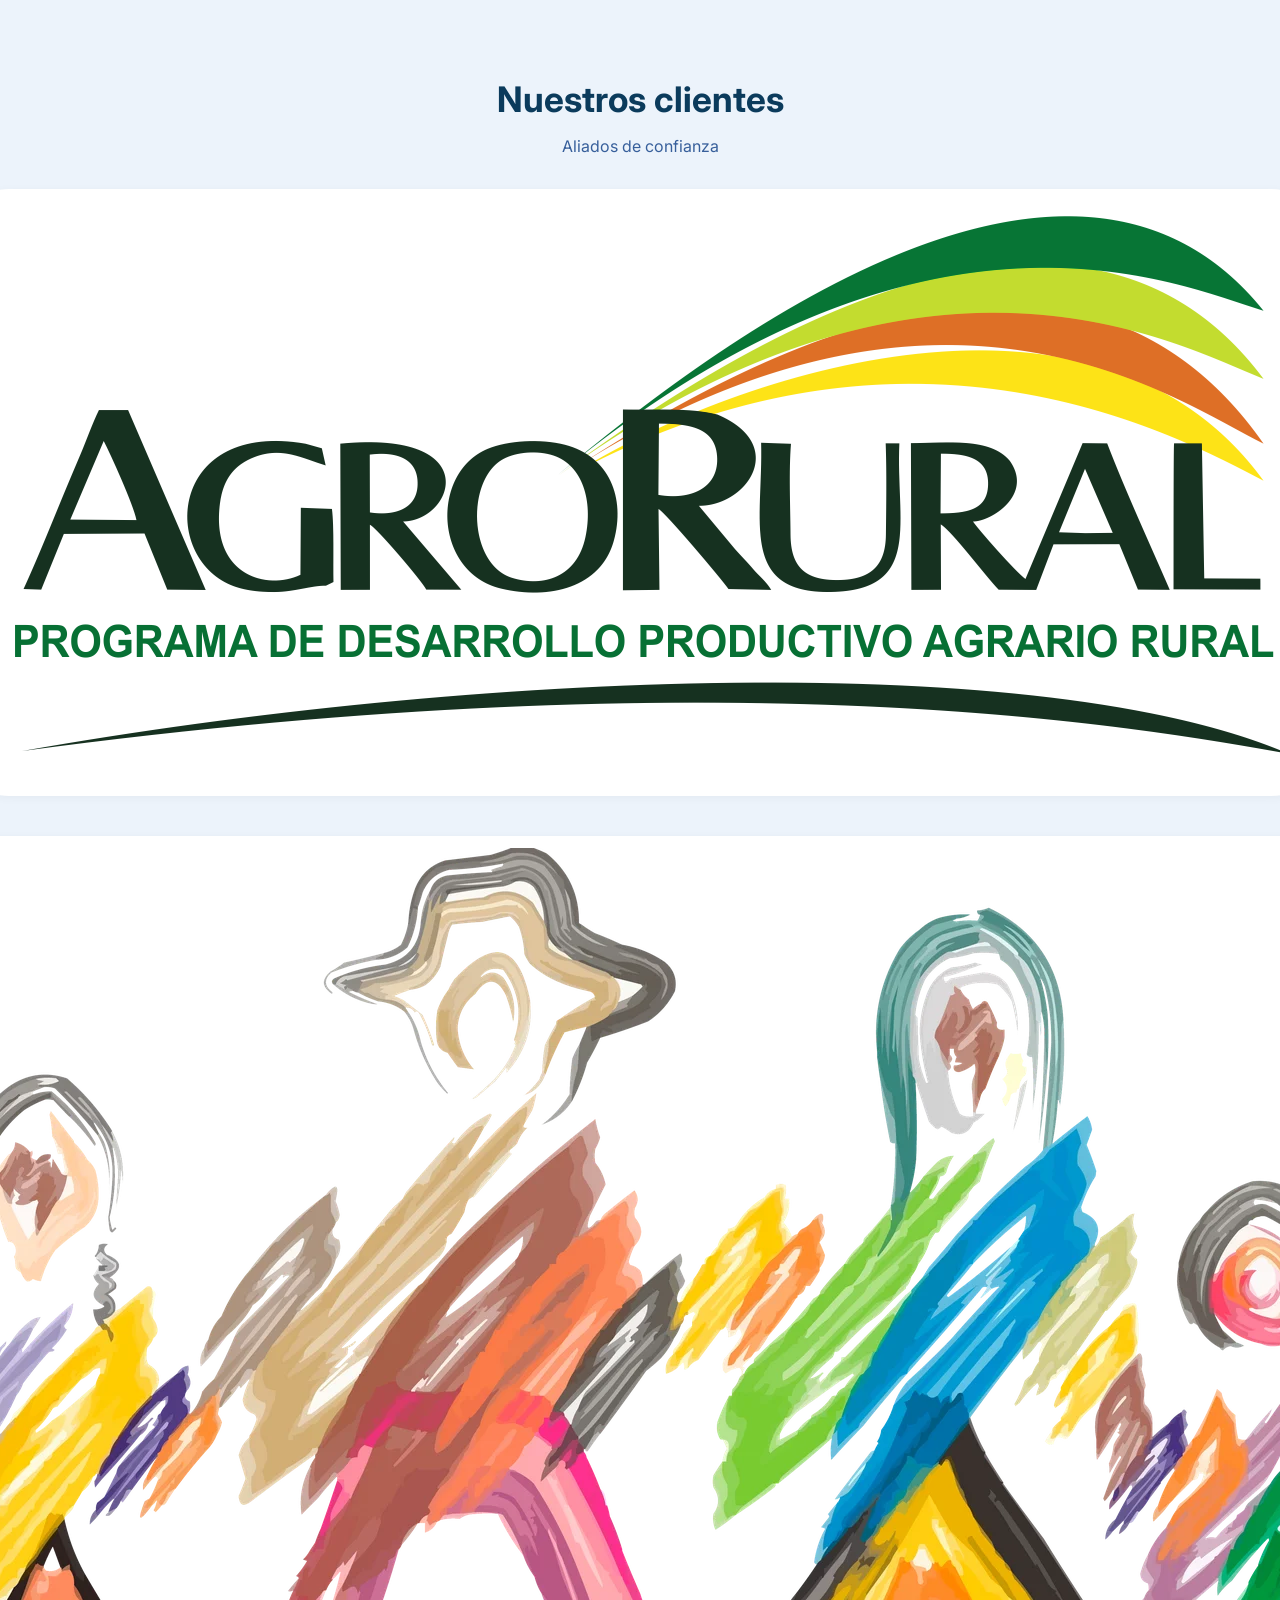
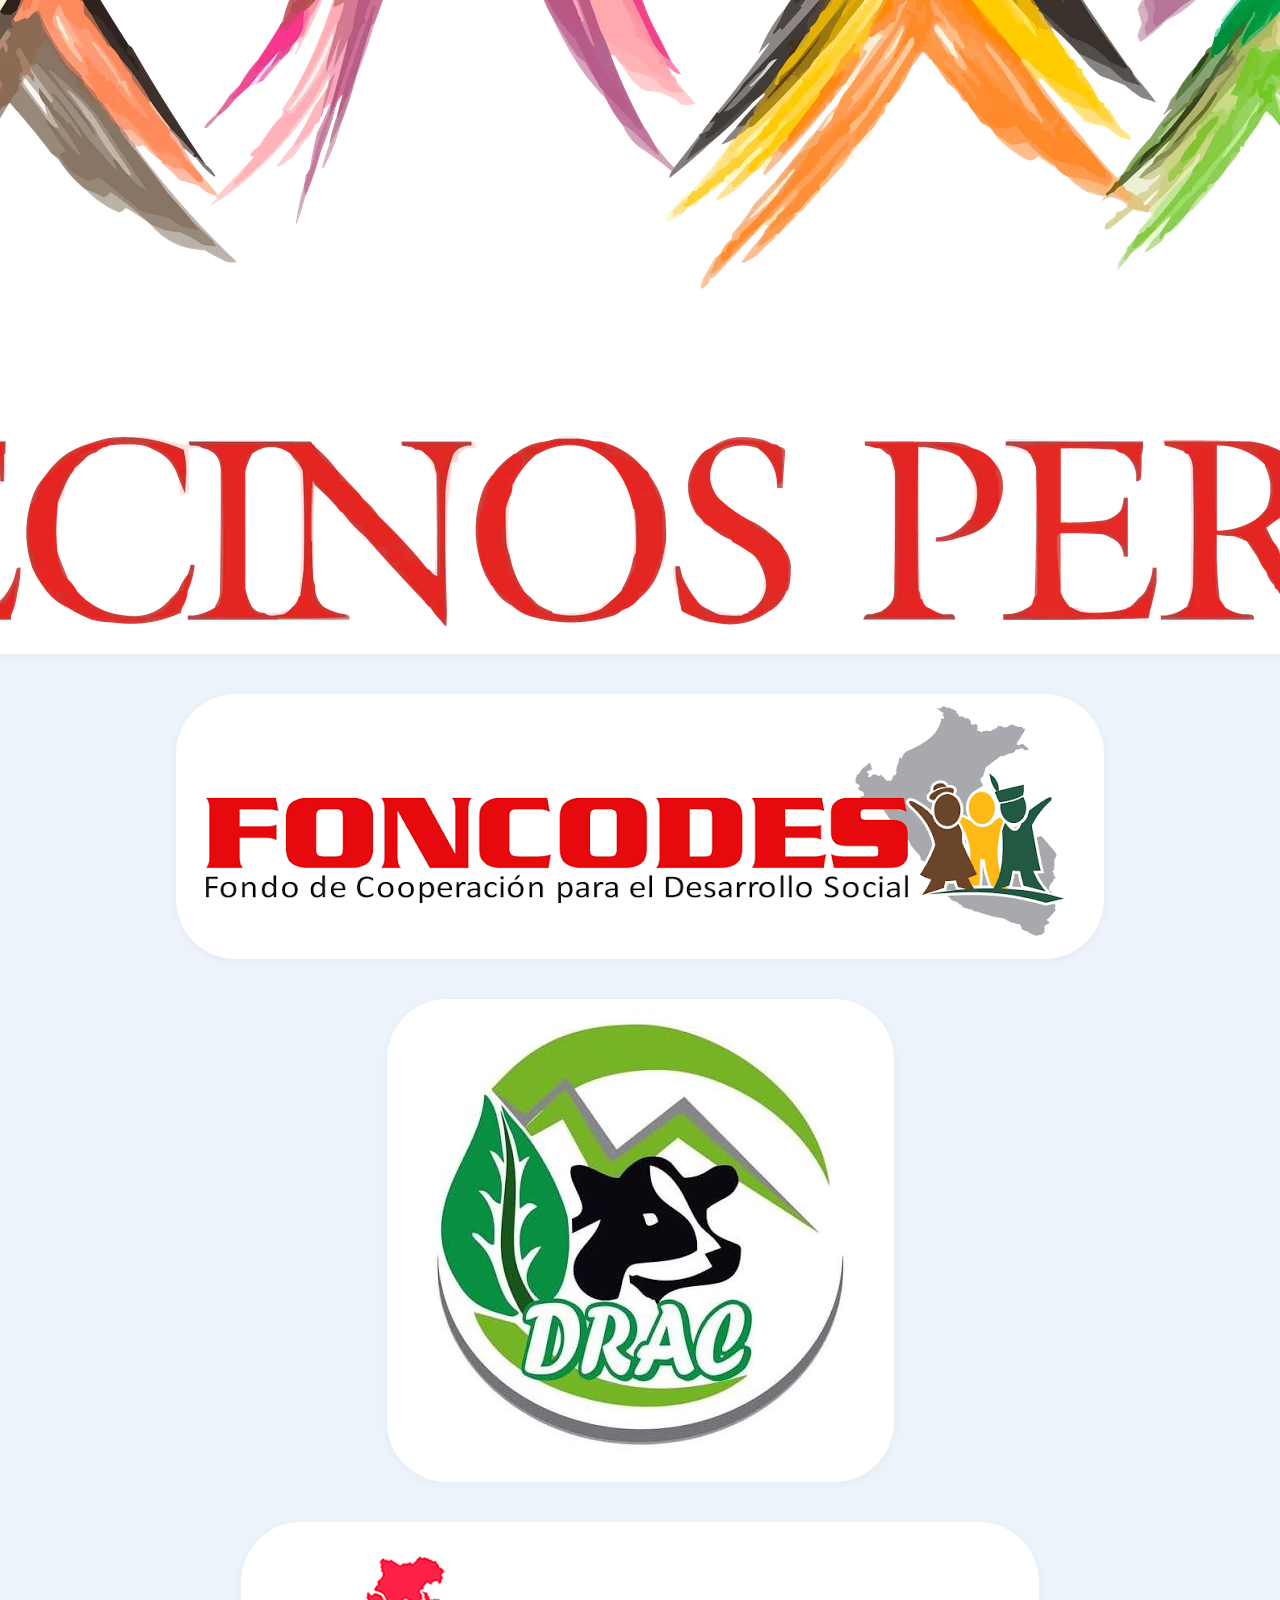
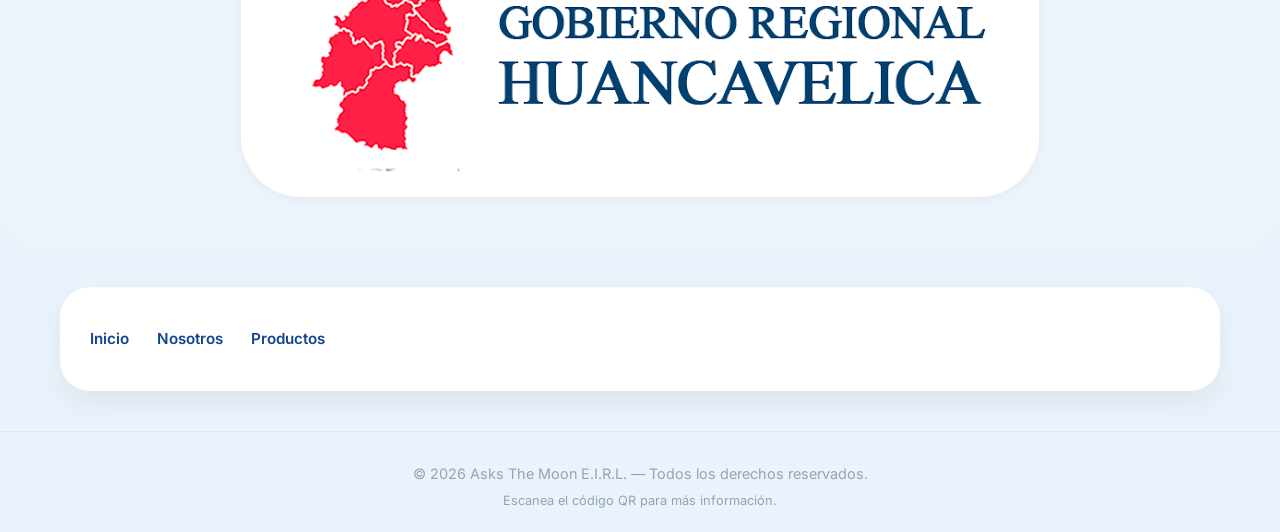
==== commit 4bc141f9: "Fix. clientes images" ====
--- a/index.html
+++ b/index.html
@@ -101,12 +101,11 @@
                 <h2>Nuestros clientes <small>Aliados de confianza</small></h2>
             </div>
             <div class="marcas-grid">
-                <span class="marca-item"> <img src="Images/agro rural.png" alt="agrorural" width="233px" height="173px"></span>
-                <span class="marca-item"> <img src="Images/VecinosPer.webp" alt="vecinos" width="233px" height="173px"></span>
-                <span class="marca-item"> <img src="Images/foncodes.png" alt="foncodes" width="233px" height="173"></span>
-                <span class="marca-item"> <img src="Images/drac.jpeg" alt="drac" width="233px" height="173"></span>
-                <span class="marca-item"> <img src="Images/goierno regional Hvca.png" alt="gobierno reg" width="233" height="173"></span>
-                
+                <span class="marca-item"><img src="Images/agro rural.png" alt="agrorural"></span>
+                <span class="marca-item"><img src="Images/VecinosPer.webp" alt="vecinos"></span>
+                <span class="marca-item"><img src="Images/foncodes.png" alt="foncodes"></span>
+                <span class="marca-item"><img src="Images/drac.jpeg" alt="drac"></span>
+                <span class="marca-item"><img src="Images/goierno regional Hvca.png" alt="gobierno reg"></span>
             </div>
                         
         </div>
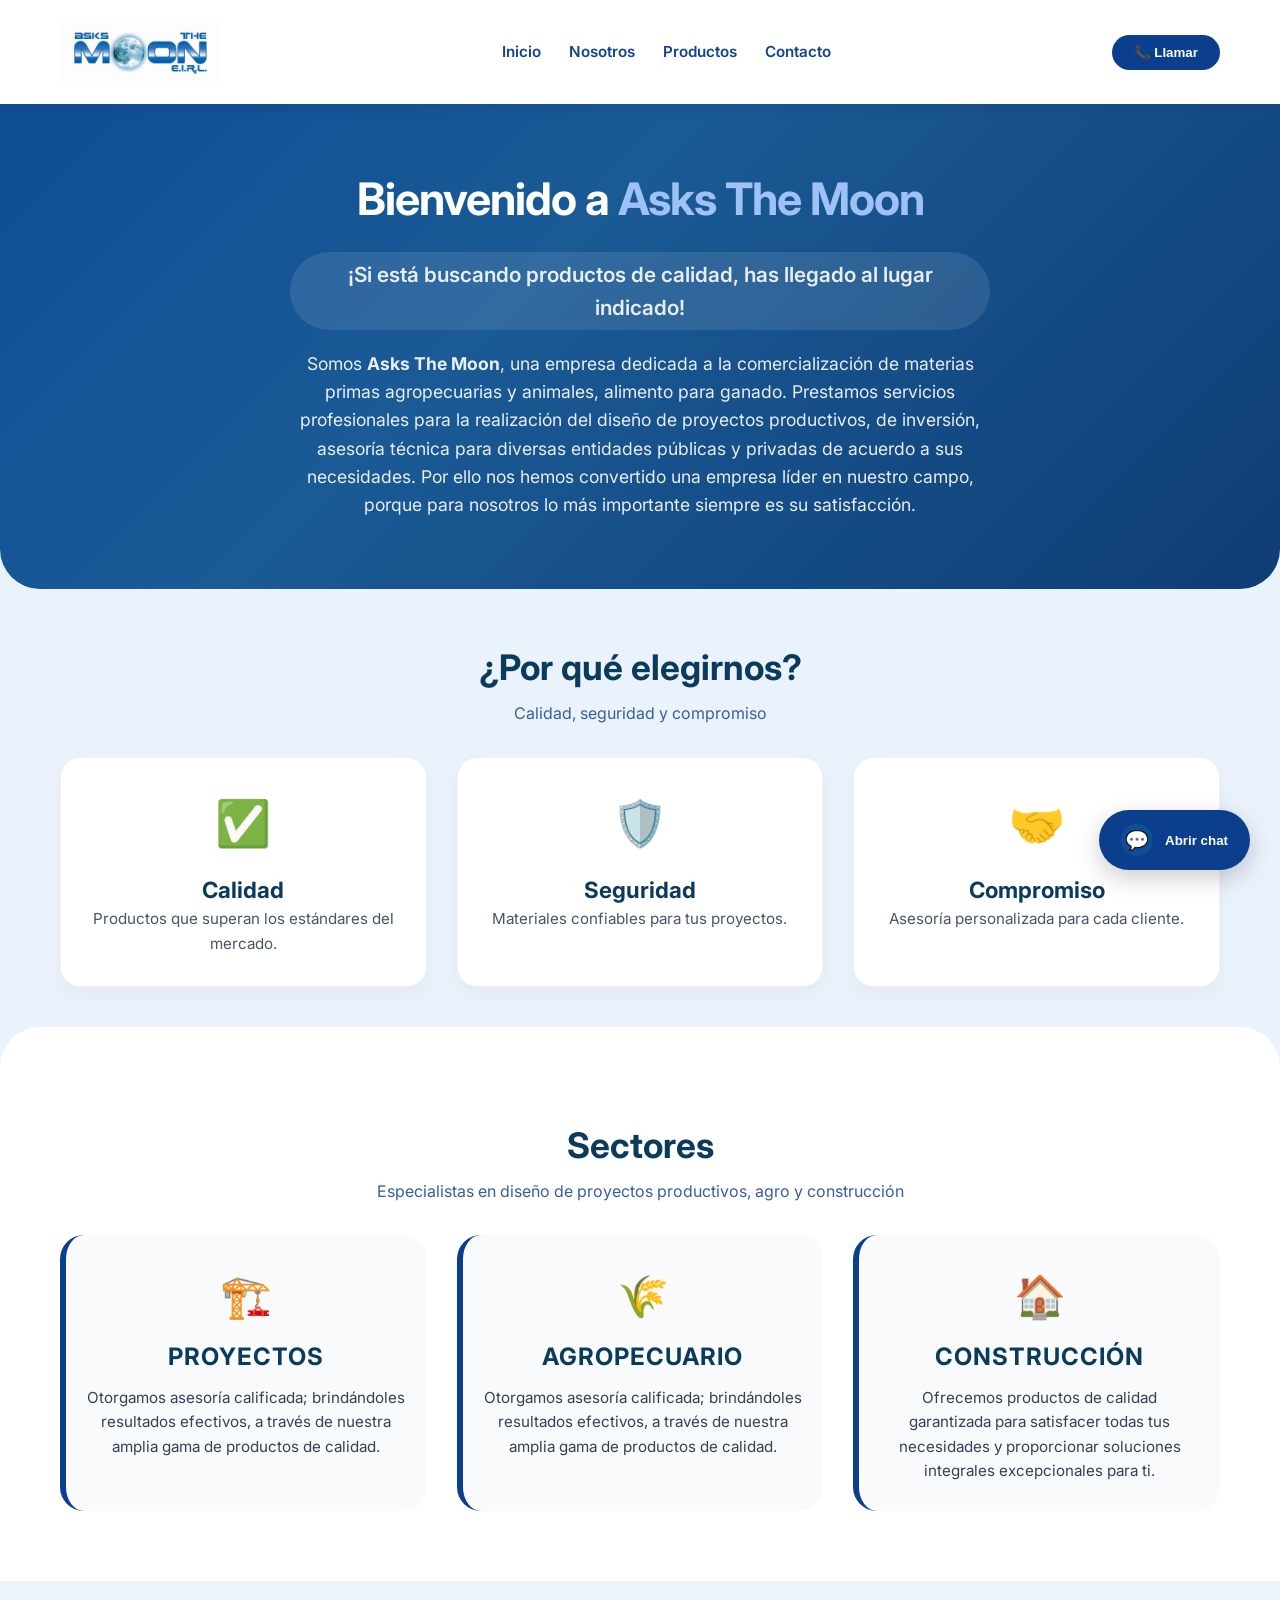
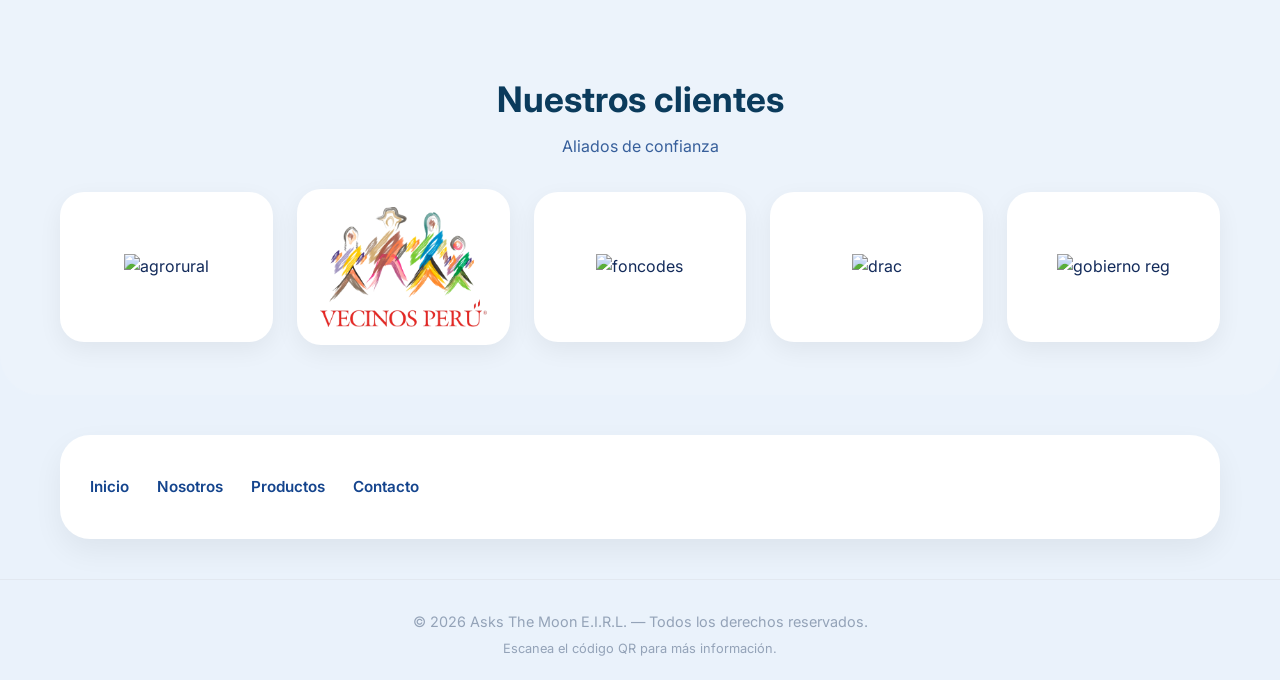
==== commit fe5d8a2c: "Add files via upload" ====
--- a/index.html
+++ b/index.html
@@ -101,11 +101,11 @@
                 <h2>Nuestros clientes <small>Aliados de confianza</small></h2>
             </div>
             <div class="marcas-grid">
-                <span class="marca-item"><img src="Images/agro rural.png" alt="agrorural"></span>
+                <span class="marca-item"><img src="Images/agro-rural.webp" alt="agrorural"></span>
                 <span class="marca-item"><img src="Images/VecinosPer.webp" alt="vecinos"></span>
-                <span class="marca-item"><img src="Images/foncodes.png" alt="foncodes"></span>
-                <span class="marca-item"><img src="Images/drac.jpeg" alt="drac"></span>
-                <span class="marca-item"><img src="Images/goierno regional Hvca.png" alt="gobierno reg"></span>
+                <span class="marca-item"><img src="Images/foncodes.webp" alt="foncodes"></span>
+                <span class="marca-item"><img src="Images/drac.webp" alt="drac"></span>
+                <span class="marca-item"><img src="Images/goierno-regional-Hvca.webp" alt="gobierno reg"></span>
             </div>
                         
         </div>
@@ -119,6 +119,7 @@
                 <a href="index.html">Inicio</a>
                 <a href="nosotros.html">Nosotros</a>
                 <a href="products.html">Productos</a>
+                <a href="contacto.html">Contacto</a>
                 
             </nav>
                 <!-- <button>Te llamamos</button> -->
--- a/styles.css
+++ b/styles.css
@@ -239,21 +239,27 @@
     margin-bottom: 20px;
 }
 .marcas-grid {
-    display: flex;
-    flex-wrap: wrap;
+    display: grid;
+    grid-template-columns: repeat(auto-fit, minmax(180px, 1fr));
+    gap: 24px;
+    align-items: center;
+    margin: 30px 0 10px;
+}
+.marca-item {
+    display: flex;
+    align-items: center;
     justify-content: center;
-    gap: 40px 60px;
-    margin: 30px 0 10px;
-}
-.marca-item {
-    font-weight: 700;
-    font-size: 1.5rem;
-    color: #1e293b;
+    min-height: 150px;
     background: white;
-    padding: 12px 30px;
-    border-radius: 60px;
-    box-shadow: 0 2px 10px rgba(0,0,0,0.04);
-    letter-spacing: 0.5px;
+    padding: 18px;
+    border-radius: 24px;
+    box-shadow: 0 8px 24px rgba(0,0,0,0.06);
+}
+.marca-item img {
+    max-width: 100%;
+    max-height: 120px;
+    object-fit: contain;
+    display: block;
 }
 
 /* Banda de marcas (strip) */
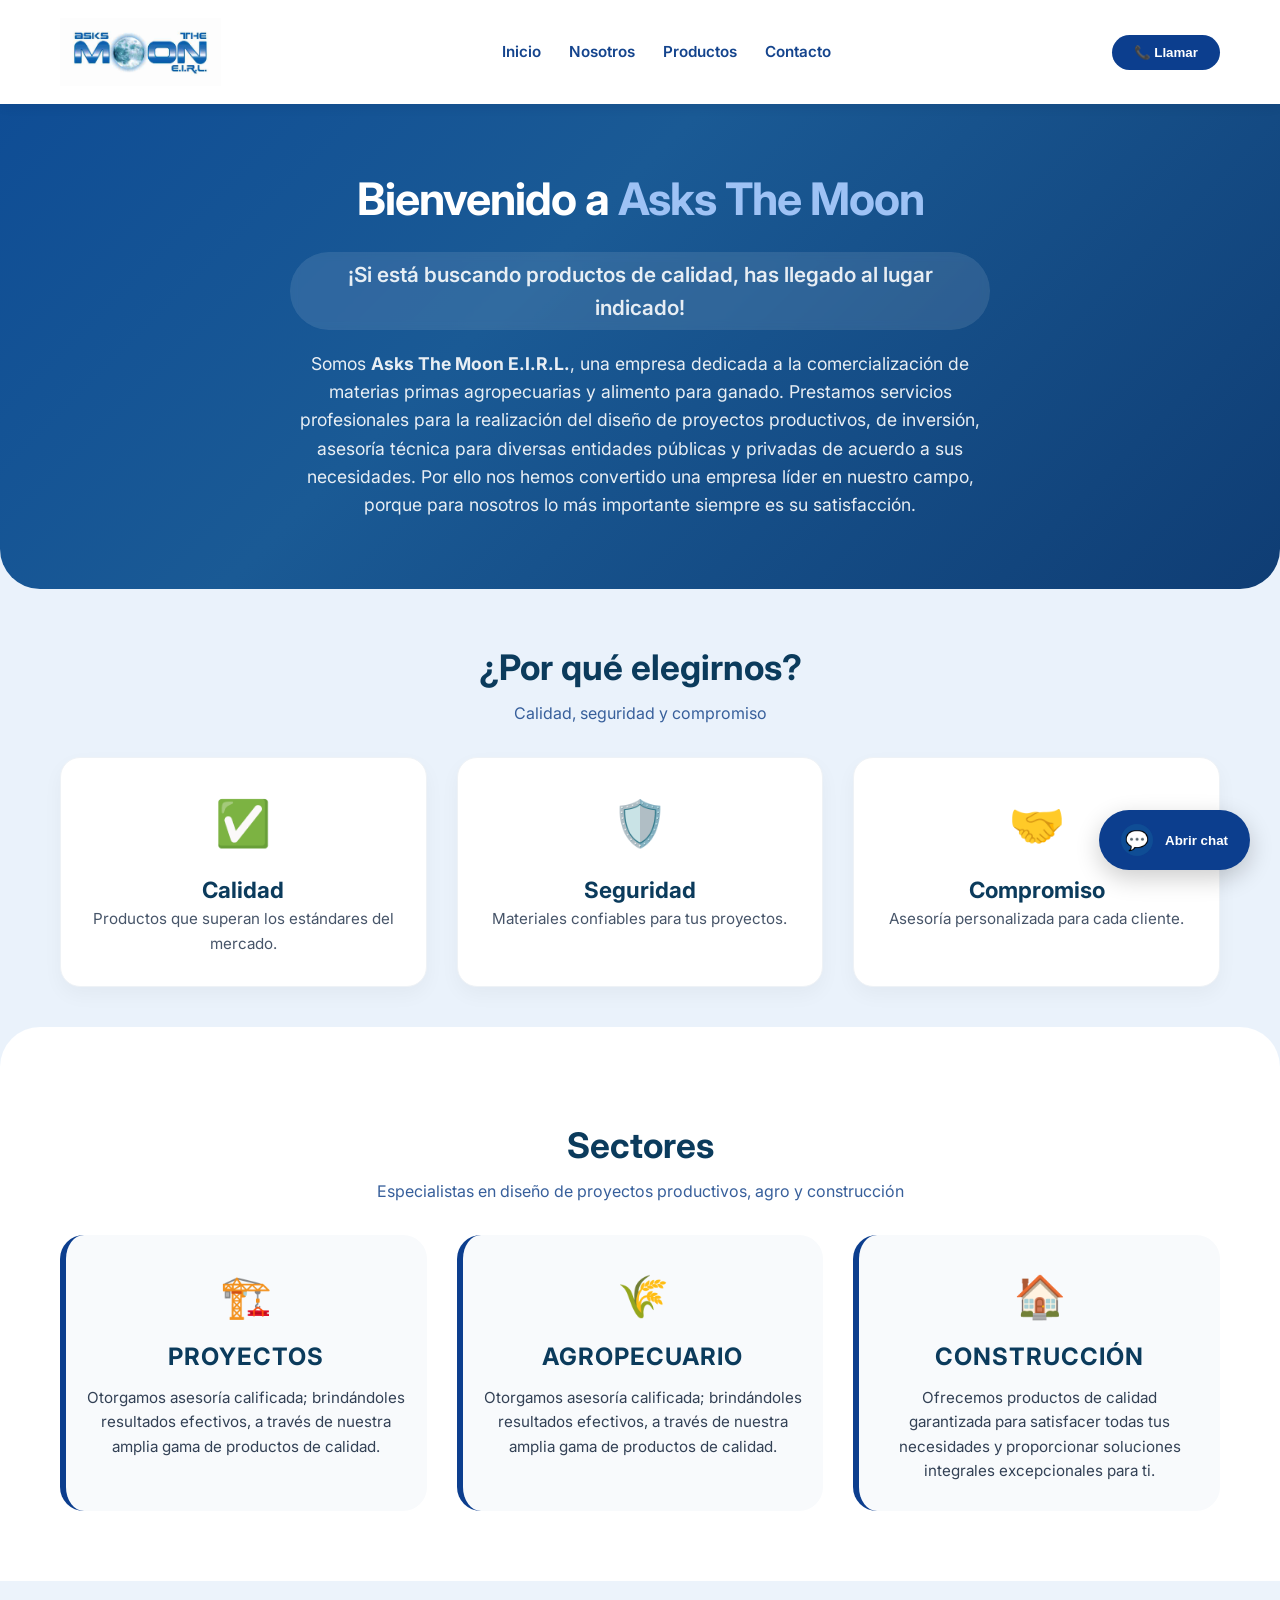
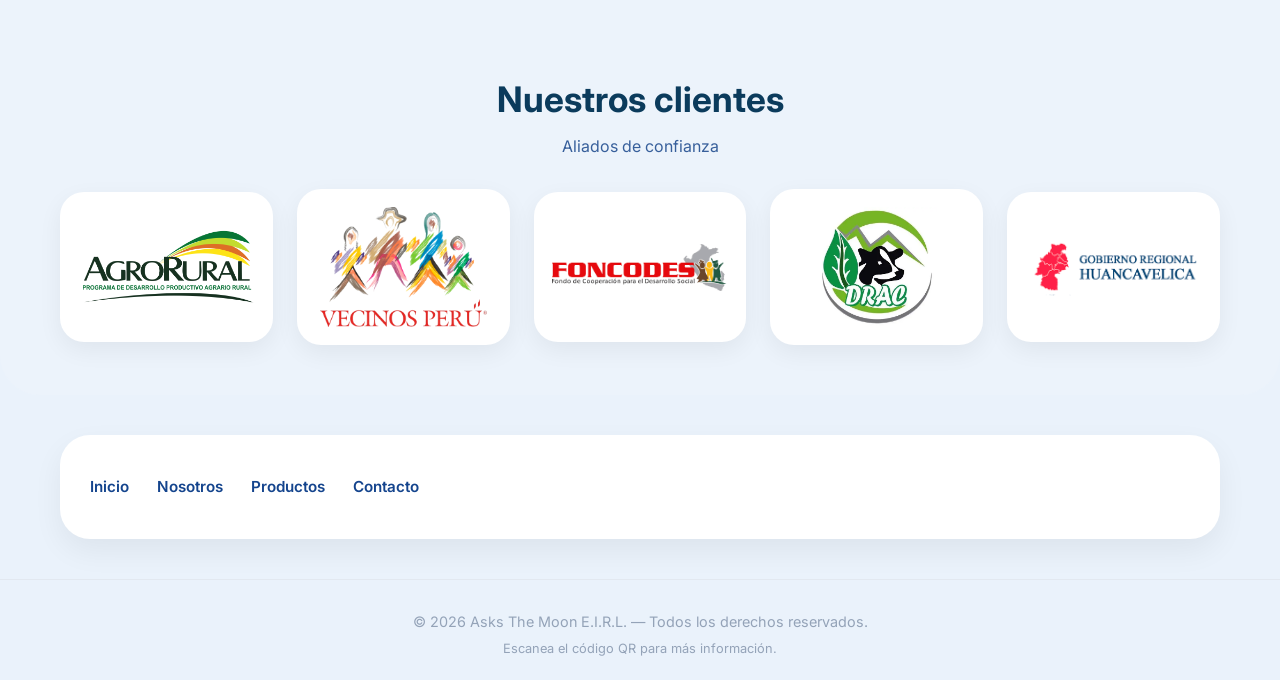
==== commit 4fa8eab2: "Add files via upload" ====
--- a/index.html
+++ b/index.html
@@ -33,8 +33,8 @@
             <h1>Bienvenido a <span>Asks The Moon</span></h1>
             <p class="tagline">¡Si está buscando productos de calidad, has llegado al lugar indicado!</p>
             <p>
-                Somos <strong>Asks The Moon</strong>, una empresa dedicada a la comercialización de materias 
-                primas agropecuarias y animales, alimento para ganado. Prestamos servicios 
+                Somos <strong>Asks The Moon E.I.R.L.</strong>, una empresa dedicada a la comercialización de materias 
+                primas agropecuarias y alimento para ganado. Prestamos servicios 
                 profesionales para la realización del diseño de proyectos productivos, de 
                 inversión, asesoría técnica para diversas entidades públicas y privadas de 
                 acuerdo a sus necesidades. Por ello nos hemos convertido una empresa líder 
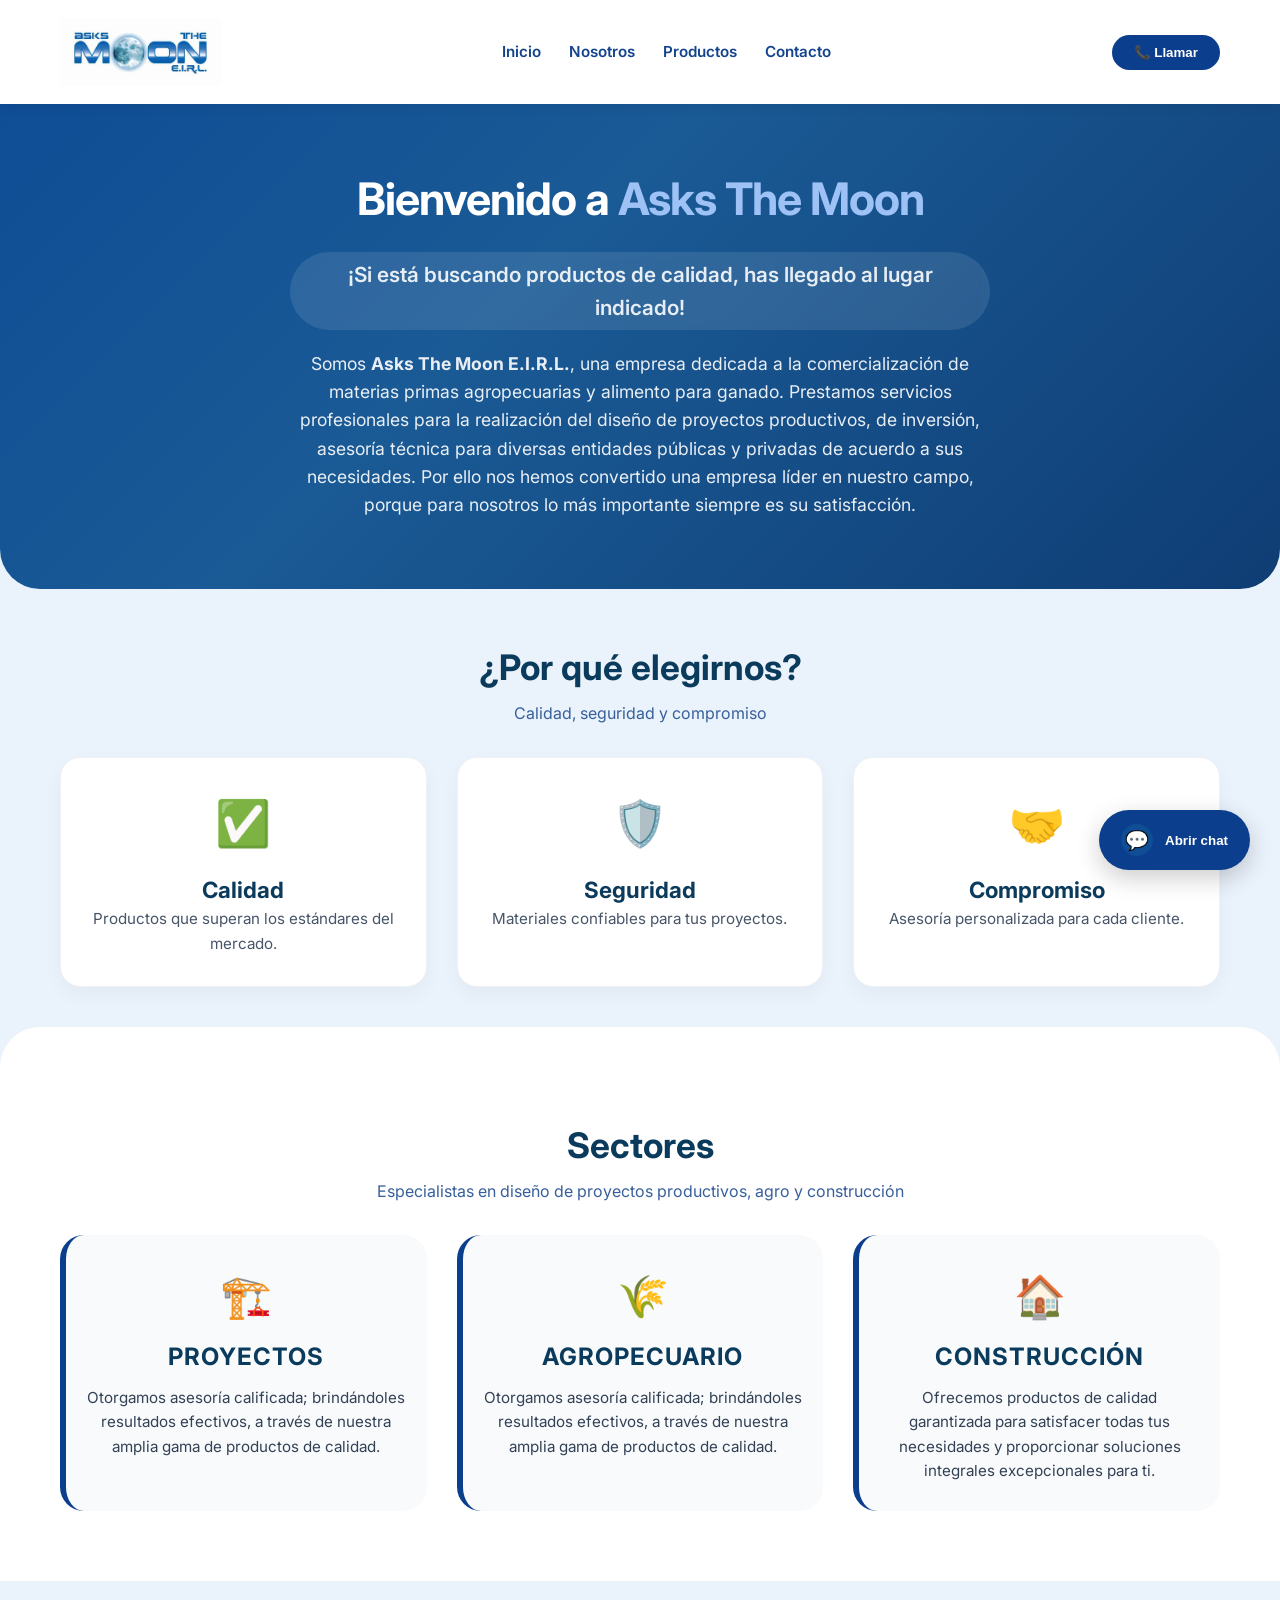
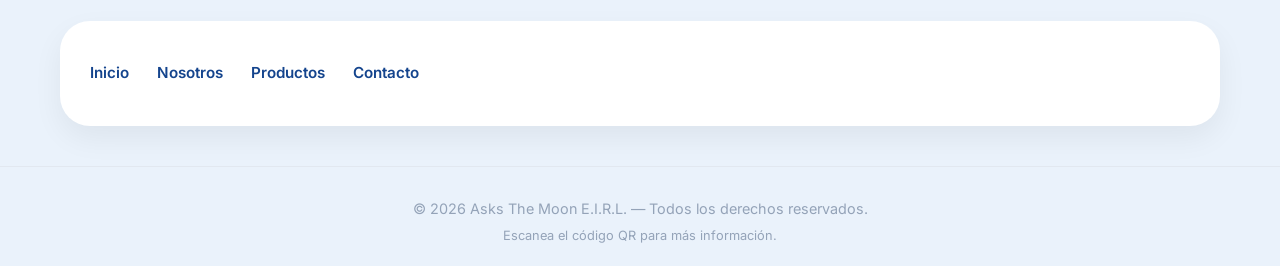
==== commit 9ede8c85: "Add files via upload" ====
--- a/index.html
+++ b/index.html
@@ -95,7 +95,7 @@
     </section>
 
     <!-- Marcas -->
-    <section class="marcas">
+    <!--<section class="marcas">
         <div class="container">
             <div class="section-title">
                 <h2>Nuestros clientes <small>Aliados de confianza</small></h2>
@@ -109,7 +109,7 @@
             </div>
                         
         </div>
-    </section>
+    </section> -->
 
     <!-- Footer 
     <!-- Contacto / Widget -->
